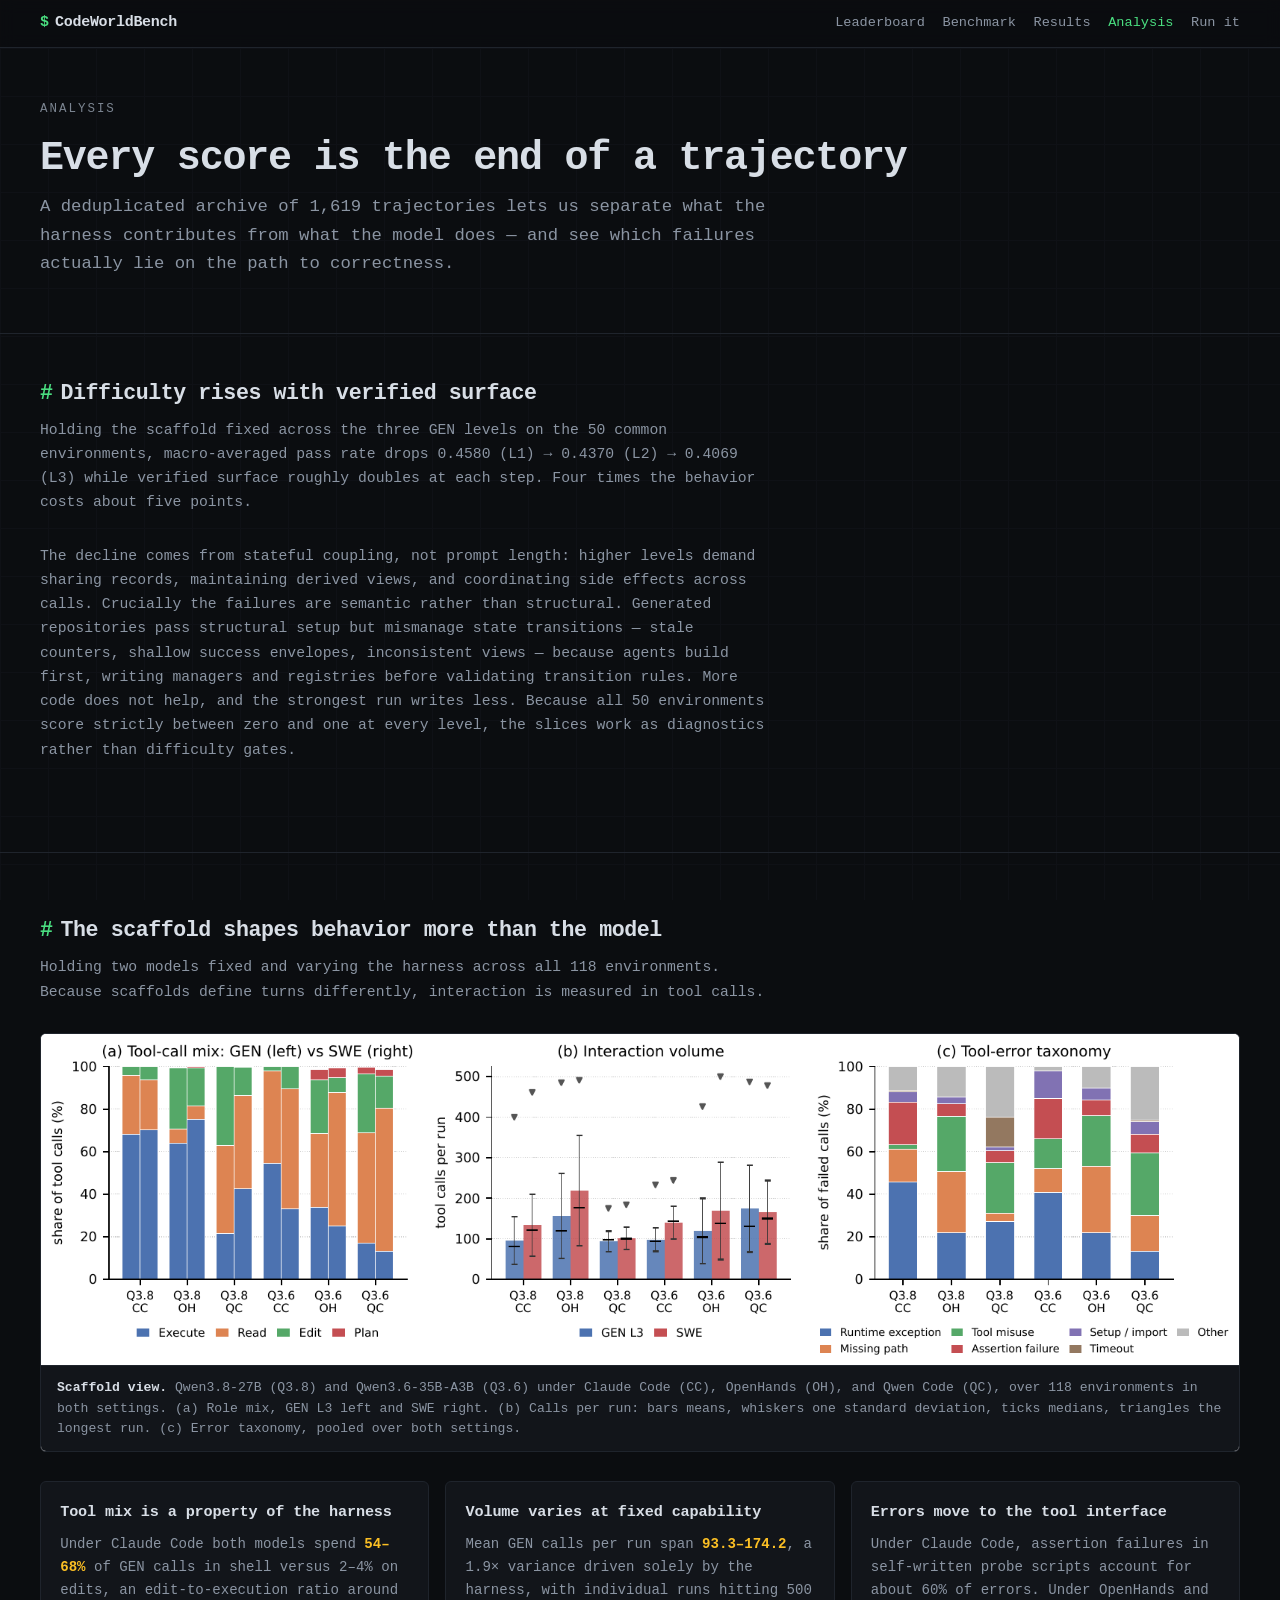
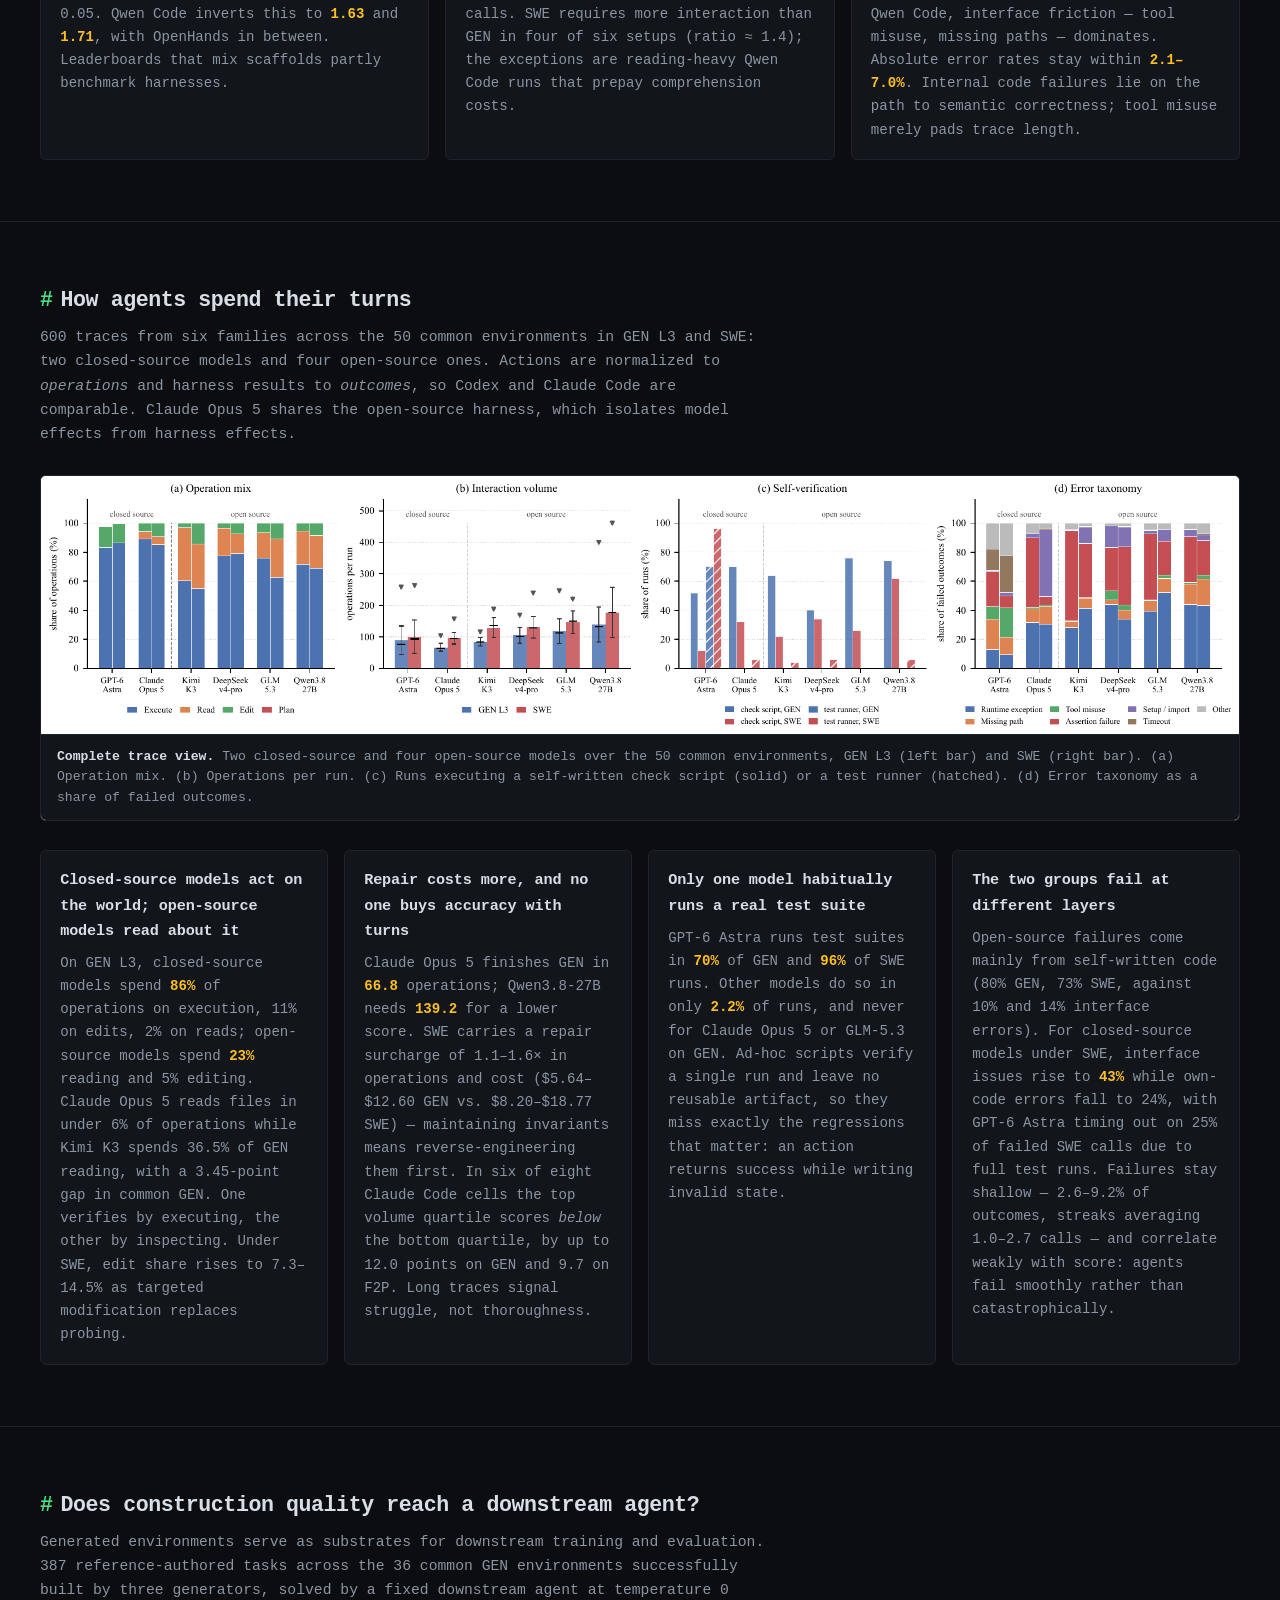
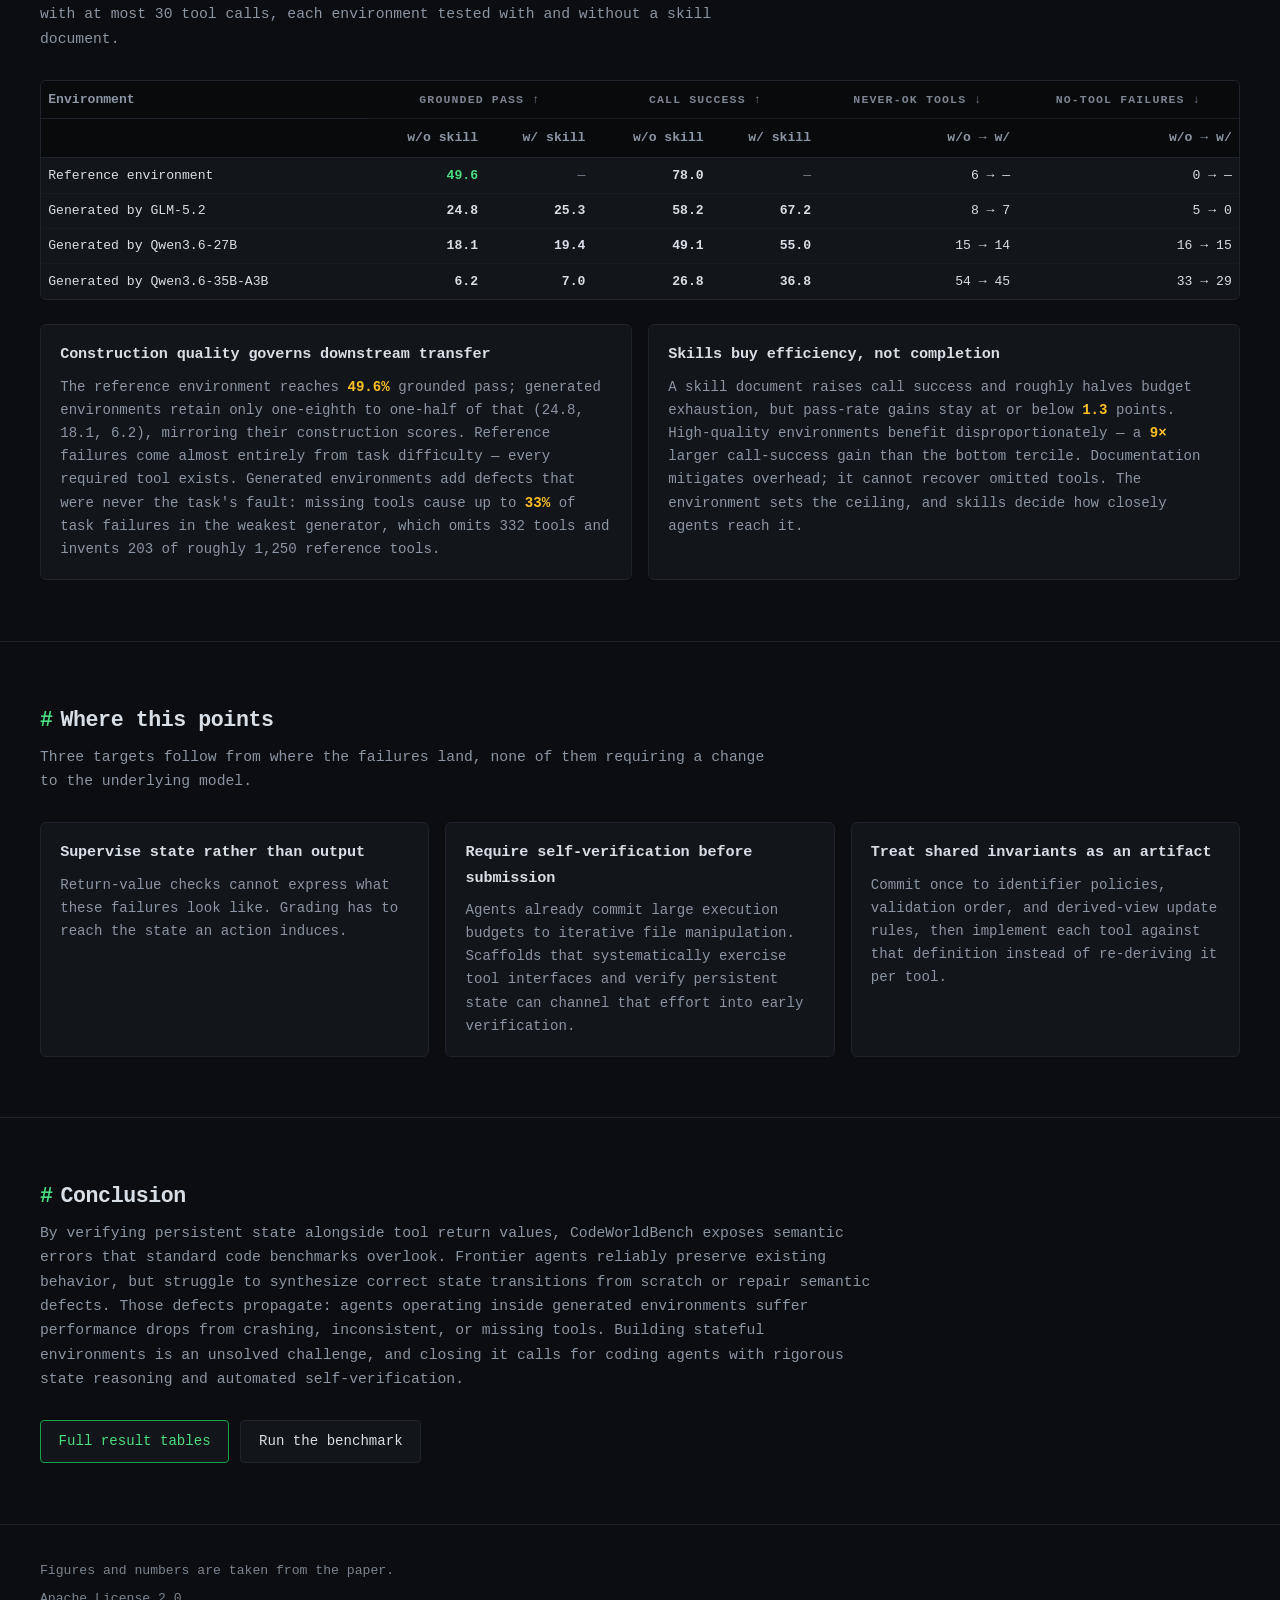
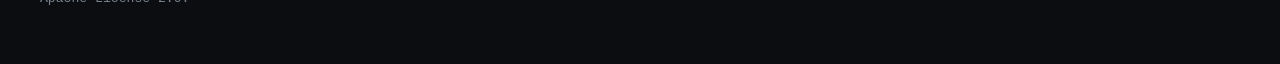
==== analysis.html @ 7400e016 "Split into a lean home page plus four detail pages The single page had grown to ~11,000px and buried" ====
<!DOCTYPE html>
<html lang="en">
<head>
<meta charset="utf-8">
<meta name="viewport" content="width=device-width, initial-scale=1">
<title>Analysis — CodeWorldBench</title>
<meta name="description" content="Trajectory analysis of coding agents on CodeWorldBench: how the scaffold shapes behavior, how agents spend their turns, where failures land, and whether construction quality reaches a downstream agent.">
<meta name="robots" content="noindex, nofollow">
<link rel="icon" href="assets/favicon.svg" type="image/svg+xml">
<link rel="stylesheet" href="css/style.css">
</head>
<body>
<a class="skip-link" href="#scaffold">Skip to content</a>

<nav class="nav">
  <div class="nav-inner">
    <a class="nav-brand" href="./"><span class="prompt">$</span>CodeWorldBench</a>
    <div class="nav-links">
      <a href="./">Leaderboard</a>
      <a href="benchmark.html">Benchmark</a>
      <a href="results.html">Results</a>
      <a href="analysis.html" aria-current="page">Analysis</a>
      <a href="run.html">Run it</a>
    </div>
  </div>
</nav>

<header class="page-head">
  <div class="wrap">
    <p class="eyebrow">Analysis</p>
    <h1>Every score is the end of a trajectory</h1>
    <p class="tagline">
      A deduplicated archive of 1,619 trajectories lets us separate what the harness contributes from
      what the model does — and see which failures actually lie on the path to correctness.
    </p>
  </div>
</header>

<section id="difficulty" class="flush">
  <div class="wrap">
    <h2><span class="hash">#</span>Difficulty rises with verified surface</h2>
    <p class="section-sub">
      Holding the scaffold fixed across the three GEN levels on the 50 common environments,
      macro-averaged pass rate drops <span class="num">0.4580</span> (L1) →
      <span class="num">0.4370</span> (L2) → <span class="num">0.4069</span> (L3) while verified
      surface roughly doubles at each step. Four times the behavior costs about five points.
    </p>
    <p class="section-sub">
      The decline comes from stateful coupling, not prompt length: higher levels demand sharing
      records, maintaining derived views, and coordinating side effects across calls. Crucially the
      failures are semantic rather than structural. Generated repositories pass structural setup but
      mismanage state transitions — stale counters, shallow success envelopes, inconsistent views —
      because agents build first, writing managers and registries before validating transition rules.
      More code does not help, and the strongest run writes less. Because all 50 environments score
      strictly between zero and one at every level, the slices work as diagnostics rather than
      difficulty gates.
    </p>
  </div>
</section>

<section id="scaffold">
  <div class="wrap">
    <h2><span class="hash">#</span>The scaffold shapes behavior more than the model</h2>
    <p class="section-sub">
      Holding two models fixed and varying the harness across all 118 environments. Because scaffolds
      define turns differently, interaction is measured in tool calls.
    </p>

    <figure>
      <img src="assets/figures/codeworldbench_scaffold_trace_comparison.png"
           alt="Scaffold comparison: role mix of tool calls, calls per run with variance, and error taxonomy for two Qwen models under Claude Code, OpenHands, and Qwen Code.">
      <figcaption>
        <b>Scaffold view.</b> Qwen3.8-27B (Q3.8) and Qwen3.6-35B-A3B (Q3.6) under Claude Code (CC),
        OpenHands (OH), and Qwen Code (QC), over 118 environments in both settings. (a) Role mix, GEN
        L3 left and SWE right. (b) Calls per run: bars means, whiskers one standard deviation, ticks
        medians, triangles the longest run. (c) Error taxonomy, pooled over both settings.
      </figcaption>
    </figure>

    <div class="cards">
      <div class="card">
        <h3>Tool mix is a property of the harness</h3>
        <p>
          Under Claude Code both models spend <span class="num">54–68%</span> of GEN calls in shell
          versus 2–4% on edits, an edit-to-execution ratio around 0.05. Qwen Code inverts this to
          <span class="num">1.63</span> and <span class="num">1.71</span>, with OpenHands in between.
          Leaderboards that mix scaffolds partly benchmark harnesses.
        </p>
      </div>
      <div class="card">
        <h3>Volume varies at fixed capability</h3>
        <p>
          Mean GEN calls per run span <span class="num">93.3–174.2</span>, a 1.9× variance driven
          solely by the harness, with individual runs hitting 500 calls. SWE requires more interaction
          than GEN in four of six setups (ratio ≈ 1.4); the exceptions are reading-heavy Qwen Code
          runs that prepay comprehension costs.
        </p>
      </div>
      <div class="card">
        <h3>Errors move to the tool interface</h3>
        <p>
          Under Claude Code, assertion failures in self-written probe scripts account for about 60% of
          errors. Under OpenHands and Qwen Code, interface friction — tool misuse, missing paths —
          dominates. Absolute error rates stay within <span class="num">2.1–7.0%</span>. Internal code
          failures lie on the path to semantic correctness; tool misuse merely pads trace length.
        </p>
      </div>
    </div>
  </div>
</section>

<section id="turns">
  <div class="wrap">
    <h2><span class="hash">#</span>How agents spend their turns</h2>
    <p class="section-sub">
      600 traces from six families across the 50 common environments in GEN L3 and SWE: two
      closed-source models and four open-source ones. Actions are normalized to <em>operations</em> and
      harness results to <em>outcomes</em>, so Codex and Claude Code are comparable. Claude Opus 5
      shares the open-source harness, which isolates model effects from harness effects.
    </p>

    <figure>
      <img src="assets/figures/codeworldbench_cc_model_trace_comparison.png"
           alt="Complete trace view across six model families: operation mix, operations per run, share of runs executing a check script or test runner, and error taxonomy as a share of failed outcomes.">
      <figcaption>
        <b>Complete trace view.</b> Two closed-source and four open-source models over the 50 common
        environments, GEN L3 (left bar) and SWE (right bar). (a) Operation mix. (b) Operations per run.
        (c) Runs executing a self-written check script (solid) or a test runner (hatched). (d) Error
        taxonomy as a share of failed outcomes.
      </figcaption>
    </figure>

    <div class="cards">
      <div class="card">
        <h3>Closed-source models act on the world; open-source models read about it</h3>
        <p>
          On GEN L3, closed-source models spend <span class="num">86%</span> of operations on
          execution, 11% on edits, 2% on reads; open-source models spend <span class="num">23%</span>
          reading and 5% editing. Claude Opus 5 reads files in under 6% of operations while Kimi K3
          spends 36.5% of GEN reading, with a 3.45-point gap in common GEN. One verifies by executing,
          the other by inspecting. Under SWE, edit share rises to 7.3–14.5% as targeted modification
          replaces probing.
        </p>
      </div>
      <div class="card">
        <h3>Repair costs more, and no one buys accuracy with turns</h3>
        <p>
          Claude Opus 5 finishes GEN in <span class="num">66.8</span> operations; Qwen3.8-27B needs
          <span class="num">139.2</span> for a lower score. SWE carries a repair surcharge of 1.1–1.6×
          in operations and cost ($5.64–$12.60 GEN vs. $8.20–$18.77 SWE) — maintaining invariants means
          reverse-engineering them first. In six of eight Claude Code cells the top volume quartile
          scores <em>below</em> the bottom quartile, by up to 12.0 points on GEN and 9.7 on F2P. Long
          traces signal struggle, not thoroughness.
        </p>
      </div>
      <div class="card">
        <h3>Only one model habitually runs a real test suite</h3>
        <p>
          GPT-6 Astra runs test suites in <span class="num">70%</span> of GEN and
          <span class="num">96%</span> of SWE runs. Other models do so in only
          <span class="num">2.2%</span> of runs, and never for Claude Opus 5 or GLM-5.3 on GEN. Ad-hoc
          scripts verify a single run and leave no reusable artifact, so they miss exactly the
          regressions that matter: an action returns success while writing invalid state.
        </p>
      </div>
      <div class="card">
        <h3>The two groups fail at different layers</h3>
        <p>
          Open-source failures come mainly from self-written code (80% GEN, 73% SWE, against 10% and
          14% interface errors). For closed-source models under SWE, interface issues rise to
          <span class="num">43%</span> while own-code errors fall to 24%, with GPT-6 Astra timing out
          on 25% of failed SWE calls due to full test runs. Failures stay shallow — 2.6–9.2% of
          outcomes, streaks averaging 1.0–2.7 calls — and correlate weakly with score: agents fail
          smoothly rather than catastrophically.
        </p>
      </div>
    </div>
  </div>
</section>

<section id="downstream">
  <div class="wrap">
    <h2><span class="hash">#</span>Does construction quality reach a downstream agent?</h2>
    <p class="section-sub">
      Generated environments serve as substrates for downstream training and evaluation. 387
      reference-authored tasks across the 36 common GEN environments successfully built by three
      generators, solved by a fixed downstream agent at temperature 0 with at most 30 tool calls, each
      environment tested with and without a skill document.
    </p>

    <div class="table-scroll">
      <table>
        <caption class="skip-link">Downstream grounded pass rate and call success rate per generated environment, with and without a skill document.</caption>
        <thead>
          <tr>
            <th class="left" scope="col">Environment</th>
            <th colspan="2" class="group">Grounded pass ↑</th>
            <th colspan="2" class="group">Call success ↑</th>
            <th class="group">Never-ok tools ↓</th>
            <th class="group">No-tool failures ↓</th>
          </tr>
          <tr>
            <th class="left" scope="col"></th>
            <th scope="col">w/o skill</th><th scope="col">w/ skill</th>
            <th scope="col">w/o skill</th><th scope="col">w/ skill</th>
            <th scope="col">w/o → w/</th>
            <th scope="col">w/o → w/</th>
          </tr>
        </thead>
        <tbody>
          <tr>
            <td class="left model">Reference environment</td>
            <td class="metric best">49.6</td><td class="dash">—</td>
            <td class="metric">78.0</td><td class="dash">—</td>
            <td>6 → —</td><td>0 → —</td>
          </tr>
          <tr>
            <td class="left model">Generated by GLM-5.2</td>
            <td class="metric">24.8</td><td class="metric">25.3</td>
            <td class="metric">58.2</td><td class="metric">67.2</td>
            <td>8 → 7</td><td>5 → 0</td>
          </tr>
          <tr>
            <td class="left model">Generated by Qwen3.6-27B</td>
            <td class="metric">18.1</td><td class="metric">19.4</td>
            <td class="metric">49.1</td><td class="metric">55.0</td>
            <td>15 → 14</td><td>16 → 15</td>
          </tr>
          <tr>
            <td class="left model">Generated by Qwen3.6-35B-A3B</td>
            <td class="metric">6.2</td><td class="metric">7.0</td>
            <td class="metric">26.8</td><td class="metric">36.8</td>
            <td>54 → 45</td><td>33 → 29</td>
          </tr>
        </tbody>
      </table>
    </div>

    <div class="cards" style="margin-top:1.5rem">
      <div class="card">
        <h3>Construction quality governs downstream transfer</h3>
        <p>
          The reference environment reaches <span class="num">49.6%</span> grounded pass; generated
          environments retain only one-eighth to one-half of that (24.8, 18.1, 6.2), mirroring their
          construction scores. Reference failures come almost entirely from task difficulty — every
          required tool exists. Generated environments add defects that were never the task's fault:
          missing tools cause up to <span class="num">33%</span> of task failures in the weakest
          generator, which omits 332 tools and invents 203 of roughly 1,250 reference tools.
        </p>
      </div>
      <div class="card">
        <h3>Skills buy efficiency, not completion</h3>
        <p>
          A skill document raises call success and roughly halves budget exhaustion, but pass-rate
          gains stay at or below <span class="num">1.3</span> points. High-quality environments benefit
          disproportionately — a <span class="num">9×</span> larger call-success gain than the bottom
          tercile. Documentation mitigates overhead; it cannot recover omitted tools. The environment
          sets the ceiling, and skills decide how closely agents reach it.
        </p>
      </div>
    </div>
  </div>
</section>

<section id="implications">
  <div class="wrap">
    <h2><span class="hash">#</span>Where this points</h2>
    <p class="section-sub">
      Three targets follow from where the failures land, none of them requiring a change to the
      underlying model.
    </p>
    <div class="cards cards-3">
      <div class="card">
        <h3>Supervise state rather than output</h3>
        <p>
          Return-value checks cannot express what these failures look like. Grading has to reach the
          state an action induces.
        </p>
      </div>
      <div class="card">
        <h3>Require self-verification before submission</h3>
        <p>
          Agents already commit large execution budgets to iterative file manipulation. Scaffolds that
          systematically exercise tool interfaces and verify persistent state can channel that effort
          into early verification.
        </p>
      </div>
      <div class="card">
        <h3>Treat shared invariants as an artifact</h3>
        <p>
          Commit once to identifier policies, validation order, and derived-view update rules, then
          implement each tool against that definition instead of re-deriving it per tool.
        </p>
      </div>
    </div>
  </div>
</section>

<section id="conclusion">
  <div class="wrap">
    <h2><span class="hash">#</span>Conclusion</h2>
    <p class="section-sub wide">
      By verifying persistent state alongside tool return values, CodeWorldBench exposes semantic
      errors that standard code benchmarks overlook. Frontier agents reliably preserve existing
      behavior, but struggle to synthesize correct state transitions from scratch or repair semantic
      defects. Those defects propagate: agents operating inside generated environments suffer
      performance drops from crashing, inconsistent, or missing tools. Building stateful environments
      is an unsolved challenge, and closing it calls for coding agents with rigorous state reasoning
      and automated self-verification.
    </p>
    <div class="next-row">
      <a class="btn btn-primary" href="results.html">Full result tables</a>
      <a class="btn" href="run.html">Run the benchmark</a>
    </div>
  </div>
</section>

<footer>
  <div class="wrap">
    <p>Figures and numbers are taken from the paper.</p>
    <p>Apache License 2.0.</p>
  </div>
</footer>
</body>
</html>
---- css/style.css ----
/* CodeWorldBench site. Dark terminal palette, monospace throughout, leaderboard
   first. Everything is static: no build step, no framework, relative URLs only so
   the same tree works from file://, a local server, and a project Pages path. */

:root {
  --bg: #0b0d10;
  --bg-raised: #12151a;
  --bg-sunken: #080a0c;
  --line: #1f242c;
  --line-soft: #171b21;
  --fg: #d8dee6;
  --fg-dim: #8b95a3;
  /* --fg-faint carries small text (eyebrows, captions, legends, rank column), so
     it is picked to clear WCAG AA 4.5:1 against all three surfaces above, not
     just the page background. */
  --fg-faint: #7b8490;
  --accent: #4ade80;
  --accent-dim: #16a34a;
  --warm: #fbbf24;
  --cool: #60a5fa;
  --violet: #a78bfa;
  --mono: ui-monospace, "SF Mono", "JetBrains Mono", "Fira Code", Menlo, Consolas, monospace;
  --pad: clamp(1rem, 4vw, 2.5rem);
  --maxw: 1320px;
}

*,
*::before,
*::after {
  box-sizing: border-box;
}

html {
  scroll-behavior: smooth;
  scroll-padding-top: 4.5rem;
}

body {
  margin: 0;
  background: var(--bg);
  color: var(--fg);
  font-family: var(--mono);
  font-size: 15px;
  line-height: 1.65;
  -webkit-font-smoothing: antialiased;
}

/* Faint grid, the one decorative flourish. Sits behind everything. */
body::before {
  content: "";
  position: fixed;
  inset: 0;
  z-index: -1;
  background-image: linear-gradient(var(--line-soft) 1px, transparent 1px),
    linear-gradient(90deg, var(--line-soft) 1px, transparent 1px);
  background-size: 48px 48px;
  opacity: 0.4;
  pointer-events: none;
}

a {
  color: var(--accent);
  text-decoration: none;
  border-bottom: 1px solid transparent;
}

a:hover,
a:focus-visible {
  border-bottom-color: var(--accent);
}

:focus-visible {
  outline: 2px solid var(--accent);
  outline-offset: 2px;
}

code {
  font-family: var(--mono);
  font-size: 0.92em;
  background: var(--bg-sunken);
  border: 1px solid var(--line);
  border-radius: 3px;
  padding: 0.1em 0.35em;
}

.wrap {
  max-width: var(--maxw);
  margin: 0 auto;
  padding: 0 var(--pad);
}

.skip-link {
  position: absolute;
  left: -9999px;
}

.skip-link:focus {
  left: 1rem;
  top: 1rem;
  z-index: 100;
  background: var(--bg-raised);
  border: 1px solid var(--accent);
  padding: 0.5rem 0.9rem;
}

/* ---------- nav ---------- */

.nav {
  position: sticky;
  top: 0;
  z-index: 20;
  background: rgba(11, 13, 16, 0.92);
  backdrop-filter: blur(8px);
  border-bottom: 1px solid var(--line);
}

.nav-inner {
  max-width: var(--maxw);
  margin: 0 auto;
  padding: 0.7rem var(--pad);
  display: flex;
  align-items: center;
  gap: 1.5rem;
  flex-wrap: wrap;
}

.nav-brand {
  color: var(--fg);
  font-weight: 700;
  letter-spacing: -0.02em;
  border: 0;
}

.nav-brand:hover {
  border: 0;
  color: var(--accent);
}

.nav-brand .prompt {
  color: var(--accent);
  margin-right: 0.4rem;
}

.nav-links {
  display: flex;
  gap: 1.1rem;
  margin-left: auto;
  flex-wrap: wrap;
  font-size: 0.85rem;
}

.nav-links a {
  color: var(--fg-dim);
}

.nav-links a:hover {
  color: var(--accent);
}

/* ---------- hero ---------- */

.hero {
  padding: clamp(2.5rem, 7vw, 4.5rem) 0 2.5rem;
  border-bottom: 1px solid var(--line);
}

/* The home hero sits directly above the leaderboard, so it stays short. */
.hero-tight {
  padding-bottom: 2rem;
}

/* Sub-page header: same type scale as the hero, without the blinking cursor. */
.page-head {
  padding: clamp(2rem, 5vw, 3.2rem) 0 2rem;
  border-bottom: 1px solid var(--line);
}

.page-head h1 {
  font-size: clamp(1.7rem, 4vw, 2.5rem);
  line-height: 1.15;
  letter-spacing: -0.03em;
  margin: 0 0 0.7rem;
  font-weight: 700;
}

.page-head .tagline {
  font-size: clamp(0.95rem, 1.8vw, 1.08rem);
  color: var(--fg-dim);
  max-width: 76ch;
  margin: 0 0 1.4rem;
}

.page-head .stats,
.page-head .note {
  margin-bottom: 0;
}

/* A section that follows a header already carrying a rule needs less top space. */
section.flush {
  padding-top: clamp(1.8rem, 4vw, 2.6rem);
}

.eyebrow {
  font-size: 0.78rem;
  letter-spacing: 0.16em;
  text-transform: uppercase;
  color: var(--fg-faint);
  margin: 0 0 1rem;
}

.hero h1 {
  font-size: clamp(1.9rem, 5.2vw, 3.1rem);
  line-height: 1.12;
  letter-spacing: -0.03em;
  margin: 0 0 0.6rem;
  font-weight: 700;
}

.hero h1 .cursor {
  display: inline-block;
  width: 0.55em;
  height: 1em;
  background: var(--accent);
  vertical-align: text-bottom;
  animation: blink 1.15s step-end infinite;
}

@keyframes blink {
  50% {
    opacity: 0;
  }
}

@media (prefers-reduced-motion: reduce) {
  .hero h1 .cursor {
    animation: none;
  }
  html {
    scroll-behavior: auto;
  }
}

.hero .tagline {
  font-size: clamp(1rem, 2.1vw, 1.2rem);
  color: var(--fg-dim);
  max-width: 62ch;
  margin: 0 0 1.6rem;
}

.abstract {
  max-width: 82ch;
  color: var(--fg-dim);
  border-left: 2px solid var(--line);
  padding-left: 1.1rem;
  margin: 0 0 1.8rem;
  font-size: 0.93rem;
}

.abstract strong {
  color: var(--fg);
  font-weight: 600;
}

/* ---------- stat strip ---------- */

.stats {
  display: grid;
  grid-template-columns: repeat(auto-fit, minmax(150px, 1fr));
  gap: 1px;
  background: var(--line);
  border: 1px solid var(--line);
  border-radius: 6px;
  overflow: hidden;
  margin: 0 0 1.8rem;
}

.stat {
  background: var(--bg-raised);
  padding: 1rem 1.1rem;
}

.stat .n {
  display: block;
  font-size: 1.6rem;
  font-weight: 700;
  letter-spacing: -0.02em;
  color: var(--accent);
  line-height: 1.2;
}

.stat .k {
  display: block;
  font-size: 0.74rem;
  letter-spacing: 0.1em;
  text-transform: uppercase;
  color: var(--fg-faint);
  margin-top: 0.2rem;
}

.btn-row {
  display: flex;
  gap: 0.7rem;
  flex-wrap: wrap;
}

.btn {
  display: inline-block;
  padding: 0.55rem 1.1rem;
  border: 1px solid var(--line);
  border-radius: 4px;
  background: var(--bg-raised);
  color: var(--fg);
  font-size: 0.88rem;
}

.btn:hover,
.btn:focus-visible {
  border-color: var(--accent);
  color: var(--accent);
}

.btn-primary {
  border-color: var(--accent-dim);
  color: var(--accent);
}

/* ---------- sections ---------- */

section {
  padding: clamp(2.5rem, 6vw, 3.8rem) 0;
  border-bottom: 1px solid var(--line);
}

section > .wrap > h2 {
  font-size: 1.35rem;
  letter-spacing: -0.02em;
  margin: 0 0 0.4rem;
  font-weight: 700;
}

section > .wrap > h2 .hash {
  color: var(--accent);
  margin-right: 0.5rem;
}

.section-sub {
  color: var(--fg-dim);
  margin: 0 0 1.8rem;
  max-width: 82ch;
  font-size: 0.92rem;
}

h3 {
  font-size: 1rem;
  margin: 2rem 0 0.5rem;
  letter-spacing: -0.01em;
}

/* ---------- figures ---------- */

figure {
  margin: 0 0 1.8rem;
  background: #fff;
  border: 1px solid var(--line);
  border-radius: 6px;
  overflow: hidden;
}

figure img {
  display: block;
  width: 100%;
  height: auto;
}

figure figcaption {
  background: var(--bg-raised);
  border-top: 1px solid var(--line);
  color: var(--fg-dim);
  font-size: 0.82rem;
  line-height: 1.55;
  padding: 0.75rem 1rem;
}

figure figcaption b {
  color: var(--fg);
}

/* ---------- cards ---------- */

.cards {
  display: grid;
  grid-template-columns: repeat(auto-fit, minmax(270px, 1fr));
  gap: 1rem;
}

.card {
  background: var(--bg-raised);
  border: 1px solid var(--line);
  border-radius: 6px;
  padding: 1.1rem 1.2rem;
}

.card h3 {
  margin: 0 0 0.5rem;
  font-size: 0.95rem;
}

.card h3 .tag {
  color: var(--accent);
  font-weight: 600;
  font-size: 0.74rem;
  letter-spacing: 0.08em;
  margin-right: 0.5rem;
}

.card p {
  margin: 0;
  color: var(--fg-dim);
  font-size: 0.88rem;
}

.card p + p {
  margin-top: 0.6rem;
}

.card .num {
  color: var(--warm);
  font-weight: 600;
}

/* ---------- leaderboard ---------- */

/* Heading and table controls share a baseline row on wide screens and stack on
   narrow ones. */
.lb-head {
  display: flex;
  align-items: baseline;
  justify-content: space-between;
  gap: 1rem 1.5rem;
  flex-wrap: wrap;
}

.lb-head > h2 {
  font-size: 1.35rem;
  letter-spacing: -0.02em;
  margin: 0;
  font-weight: 700;
}

.lb-head > h2 .hash {
  color: var(--accent);
  margin-right: 0.5rem;
}

.lb-controls {
  display: flex;
  align-items: center;
  gap: 1.2rem;
  flex-wrap: wrap;
  margin-bottom: 1rem;
}

.lb-head .lb-controls {
  margin-bottom: 0;
}

.lb-error {
  padding: 1rem;
  margin: 0;
  color: var(--fg-dim);
}

.toggle {
  display: inline-flex;
  border: 1px solid var(--line);
  border-radius: 4px;
  overflow: hidden;
}

.toggle button {
  font-family: var(--mono);
  font-size: 0.82rem;
  padding: 0.45rem 0.95rem;
  background: var(--bg-raised);
  color: var(--fg-dim);
  border: 0;
  border-right: 1px solid var(--line);
  cursor: pointer;
}

.toggle button:last-child {
  border-right: 0;
}

.toggle button[aria-pressed="true"] {
  background: var(--accent-dim);
  color: #04120a;
  font-weight: 600;
}

.toggle button:hover:not([aria-pressed="true"]) {
  color: var(--fg);
}

.check {
  display: inline-flex;
  align-items: center;
  gap: 0.45rem;
  font-size: 0.82rem;
  color: var(--fg-dim);
  cursor: pointer;
}

.check input {
  accent-color: var(--accent-dim);
  width: 1rem;
  height: 1rem;
}

.lb-hint {
  font-size: 0.78rem;
  color: var(--fg-faint);
  margin-left: auto;
}

.table-scroll {
  overflow-x: auto;
  border: 1px solid var(--line);
  border-radius: 6px;
  background: var(--bg-raised);
}

table {
  border-collapse: collapse;
  width: 100%;
  font-size: 0.82rem;
  font-variant-numeric: tabular-nums;
}

thead th {
  position: sticky;
  top: 0;
  background: var(--bg-sunken);
  border-bottom: 1px solid var(--line);
  padding: 0.5rem 0.45rem;
  text-align: right;
  white-space: nowrap;
  font-weight: 600;
  color: var(--fg-dim);
  z-index: 2;
}

thead th.group {
  text-align: center;
  color: var(--fg-faint);
  font-size: 0.72rem;
  letter-spacing: 0.1em;
  text-transform: uppercase;
  top: 0;
  border-bottom: 1px solid var(--line-soft);
}

/* The second header row pins directly below the group row. Its offset is the
   measured height of that row, written to --group-h by leaderboard.js, because a
   hardcoded value drifts with the rendered font. */
thead tr:nth-child(2) th {
  top: var(--group-h, 2rem);
}

th.left,
td.left {
  text-align: left;
}

th.sortable {
  cursor: pointer;
  user-select: none;
}

th.sortable:hover {
  color: var(--accent);
}

th.sortable .arrow {
  color: var(--accent);
  margin-left: 0.2rem;
  font-size: 0.7rem;
}

tbody td {
  padding: 0.4rem 0.45rem;
  border-bottom: 1px solid var(--line-soft);
  text-align: right;
  white-space: nowrap;
}

tbody tr:last-child td {
  border-bottom: 0;
}

tbody tr:hover td {
  background: rgba(74, 222, 128, 0.04);
}

td.rank {
  color: var(--fg-faint);
  text-align: right;
  width: 2.2rem;
}

td.model {
  color: var(--fg);
}

td.model .params {
  color: var(--fg-faint);
  font-size: 0.76rem;
  margin-left: 0.4rem;
}

td.provider {
  color: var(--fg-dim);
}

td.provider img {
  height: 1em;
  width: auto;
  vertical-align: -0.15em;
  margin-right: 0.35rem;
}

td.scaffold {
  color: var(--fg-dim);
}

.badge {
  display: inline-block;
  font-size: 0.68rem;
  letter-spacing: 0.06em;
  text-transform: uppercase;
  padding: 0.05rem 0.35rem;
  border-radius: 3px;
  border: 1px solid var(--line);
  color: var(--fg-faint);
}

.badge.closed {
  border-color: #3b3320;
  color: var(--warm);
}

.badge.open {
  border-color: #1d3550;
  color: var(--cool);
}

/* Metric columns carry a heat tint so column structure reads at a glance. */
td.metric {
  font-weight: 600;
}

td.cat {
  color: var(--fg-dim);
}

td.gen {
  border-left: 1px solid var(--line);
}

td.best {
  color: var(--accent);
}

.sorted-col {
  background: rgba(96, 165, 250, 0.05);
}

.legend {
  margin: 0.9rem 0 0;
  font-size: 0.78rem;
  color: var(--fg-faint);
  line-height: 1.7;
  max-width: 100ch;
}

.legend b {
  color: var(--fg-dim);
  font-weight: 600;
}

/* ---------- overall table: fewer, wider columns ---------- */

.lb-wide {
  font-size: 0.86rem;
}

.lb-wide thead th {
  padding: 0.55rem 0.5rem;
}

.lb-wide tbody td {
  padding: 0.5rem;
}

/* The GEN column carries a proportional bar behind the value, so the ranking
   reads without comparing digits. Width comes from --w, set per row in JS. */
th.big,
td.big {
  width: 34%;
  min-width: 170px;
}

td.big {
  position: relative;
}

td.big .bar {
  display: block;
  position: absolute;
  left: 0.5rem;
  top: 50%;
  transform: translateY(-50%);
  height: 1.15rem;
  width: var(--w, 0%);
  background: linear-gradient(90deg, rgba(74, 222, 128, 0.32), rgba(74, 222, 128, 0.12));
  border-left: 2px solid var(--accent);
  border-radius: 0 2px 2px 0;
}

td.big .barval {
  position: relative;
  padding-right: 0.15rem;
}

td.metric.sub {
  color: var(--fg-dim);
  font-weight: 400;
}

td.dash {
  color: var(--fg-faint);
}

.more {
  margin: 1.4rem 0 0;
  font-size: 0.89rem;
}

.next-row {
  display: flex;
  gap: 0.7rem;
  flex-wrap: wrap;
  margin-top: 1.5rem;
}

.cards-3 {
  grid-template-columns: repeat(auto-fit, minmax(255px, 1fr));
}

.section-sub.wide {
  max-width: 94ch;
}

p.body {
  color: var(--fg-dim);
  font-size: 0.92rem;
  margin: 0 0 1rem;
}

.steps-tight > li {
  margin-bottom: 1.2rem;
}

.nav-links a[aria-current="page"] {
  color: var(--accent);
}

/* ---------- code blocks ---------- */

pre {
  background: var(--bg-sunken);
  border: 1px solid var(--line);
  border-radius: 6px;
  padding: 0.9rem 1rem;
  overflow-x: auto;
  font-size: 0.82rem;
  line-height: 1.7;
  margin: 0 0 1rem;
}

pre code {
  background: none;
  border: 0;
  padding: 0;
  font-size: inherit;
}

pre .c {
  color: var(--fg-faint);
}

pre .p {
  color: var(--accent);
}

pre .s {
  color: var(--warm);
}

pre .k {
  color: var(--violet);
}

.steps {
  counter-reset: step;
  list-style: none;
  padding: 0;
  margin: 0;
}

.steps > li {
  counter-increment: step;
  position: relative;
  padding-left: 2.2rem;
  margin-bottom: 1.8rem;
}

.steps > li::before {
  content: counter(step);
  position: absolute;
  left: 0;
  top: 0;
  width: 1.55rem;
  height: 1.55rem;
  display: grid;
  place-items: center;
  border: 1px solid var(--accent-dim);
  border-radius: 4px;
  color: var(--accent);
  font-size: 0.78rem;
}

.steps > li > h3 {
  margin: 0.1rem 0 0.6rem;
}

.steps p {
  color: var(--fg-dim);
  font-size: 0.89rem;
  margin: 0 0 0.7rem;
}

.note {
  border-left: 2px solid var(--warm);
  background: rgba(251, 191, 36, 0.05);
  padding: 0.7rem 1rem;
  color: var(--fg-dim);
  font-size: 0.85rem;
  border-radius: 0 4px 4px 0;
  margin: 0 0 1rem;
}

/* ---------- category grid ---------- */

.cat-grid {
  display: grid;
  grid-template-columns: repeat(auto-fill, minmax(215px, 1fr));
  gap: 1px;
  background: var(--line);
  border: 1px solid var(--line);
  border-radius: 6px;
  overflow: hidden;
}

.cat-cell {
  background: var(--bg-raised);
  padding: 0.65rem 0.8rem;
  font-size: 0.82rem;
}

.cat-cell .code {
  color: var(--accent);
  font-weight: 700;
  margin-right: 0.45rem;
}

.cat-cell .name {
  color: var(--fg-dim);
}

.two-col {
  display: grid;
  grid-template-columns: repeat(auto-fit, minmax(320px, 1fr));
  gap: 1.5rem 2rem;
}

/* ---------- footer ---------- */

footer {
  padding: 2.2rem 0 3rem;
  color: var(--fg-faint);
  font-size: 0.82rem;
  border: 0;
}

footer p {
  margin: 0 0 0.4rem;
}
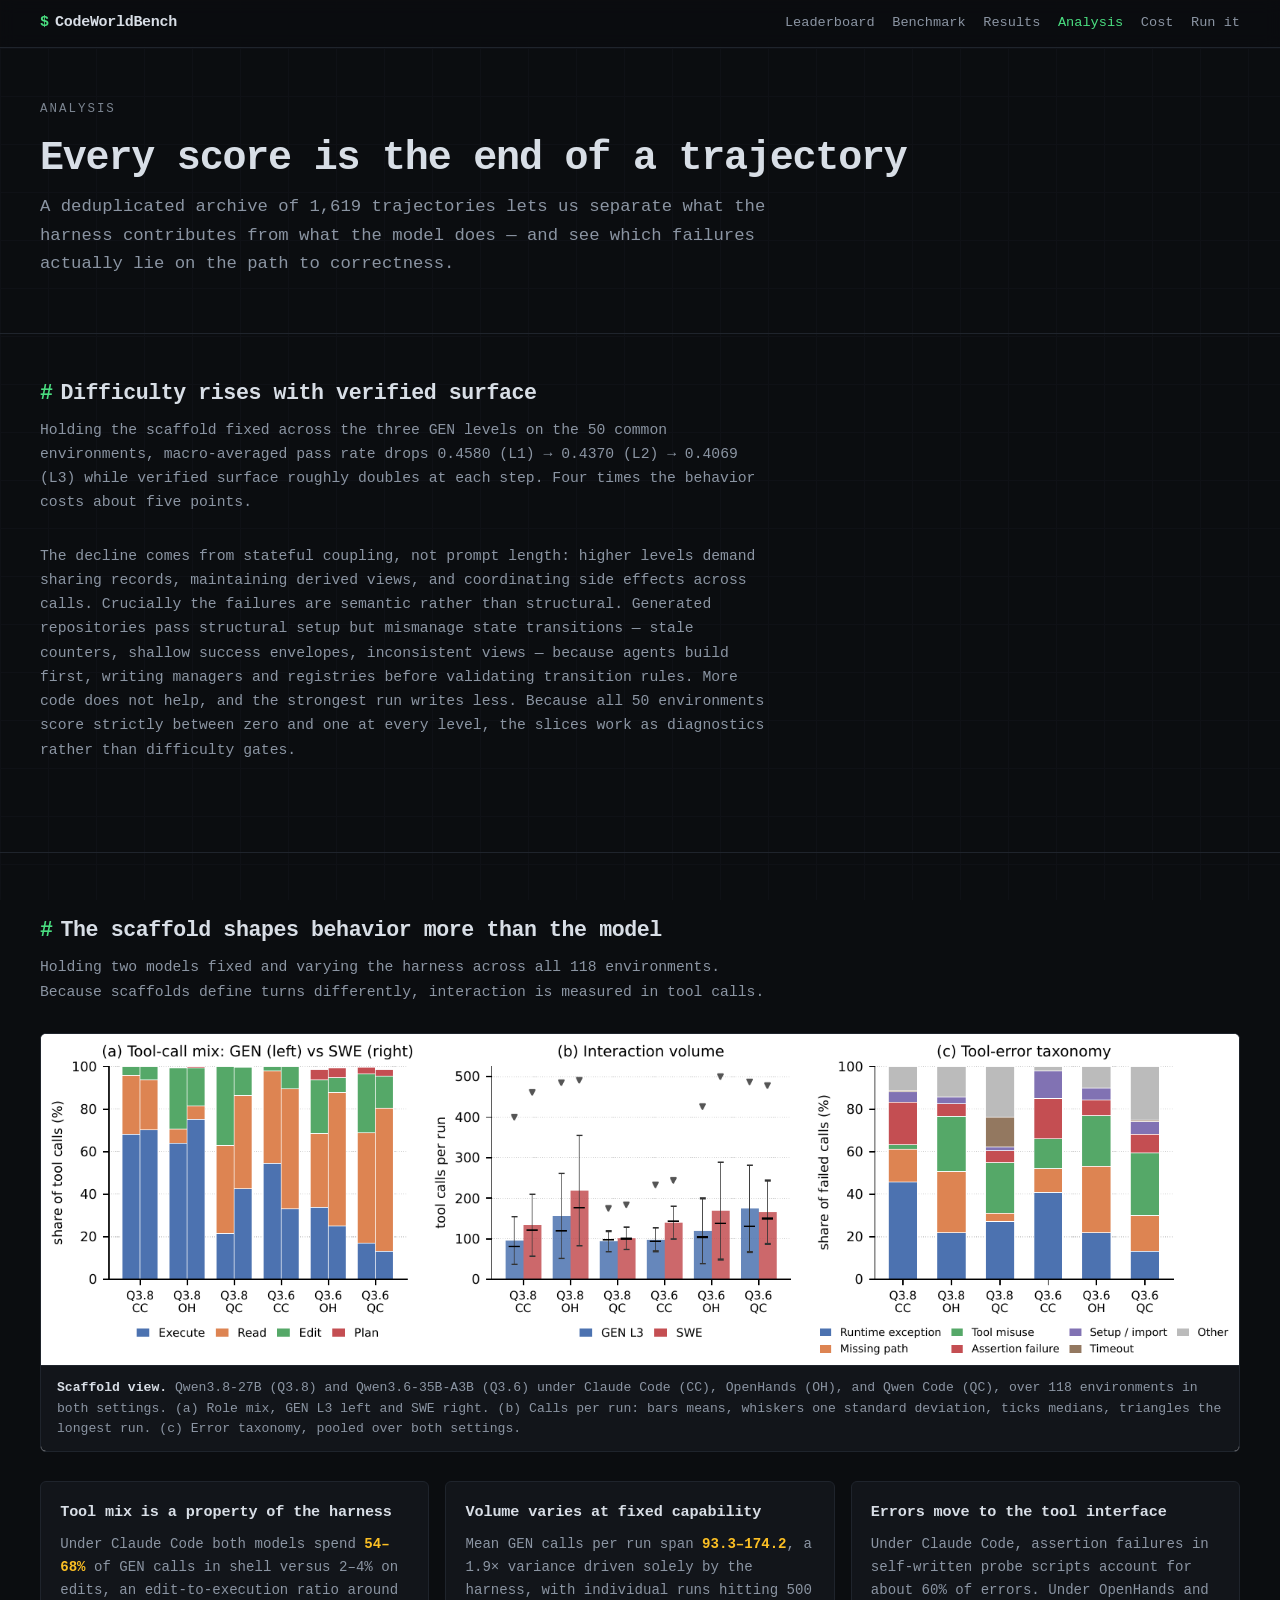
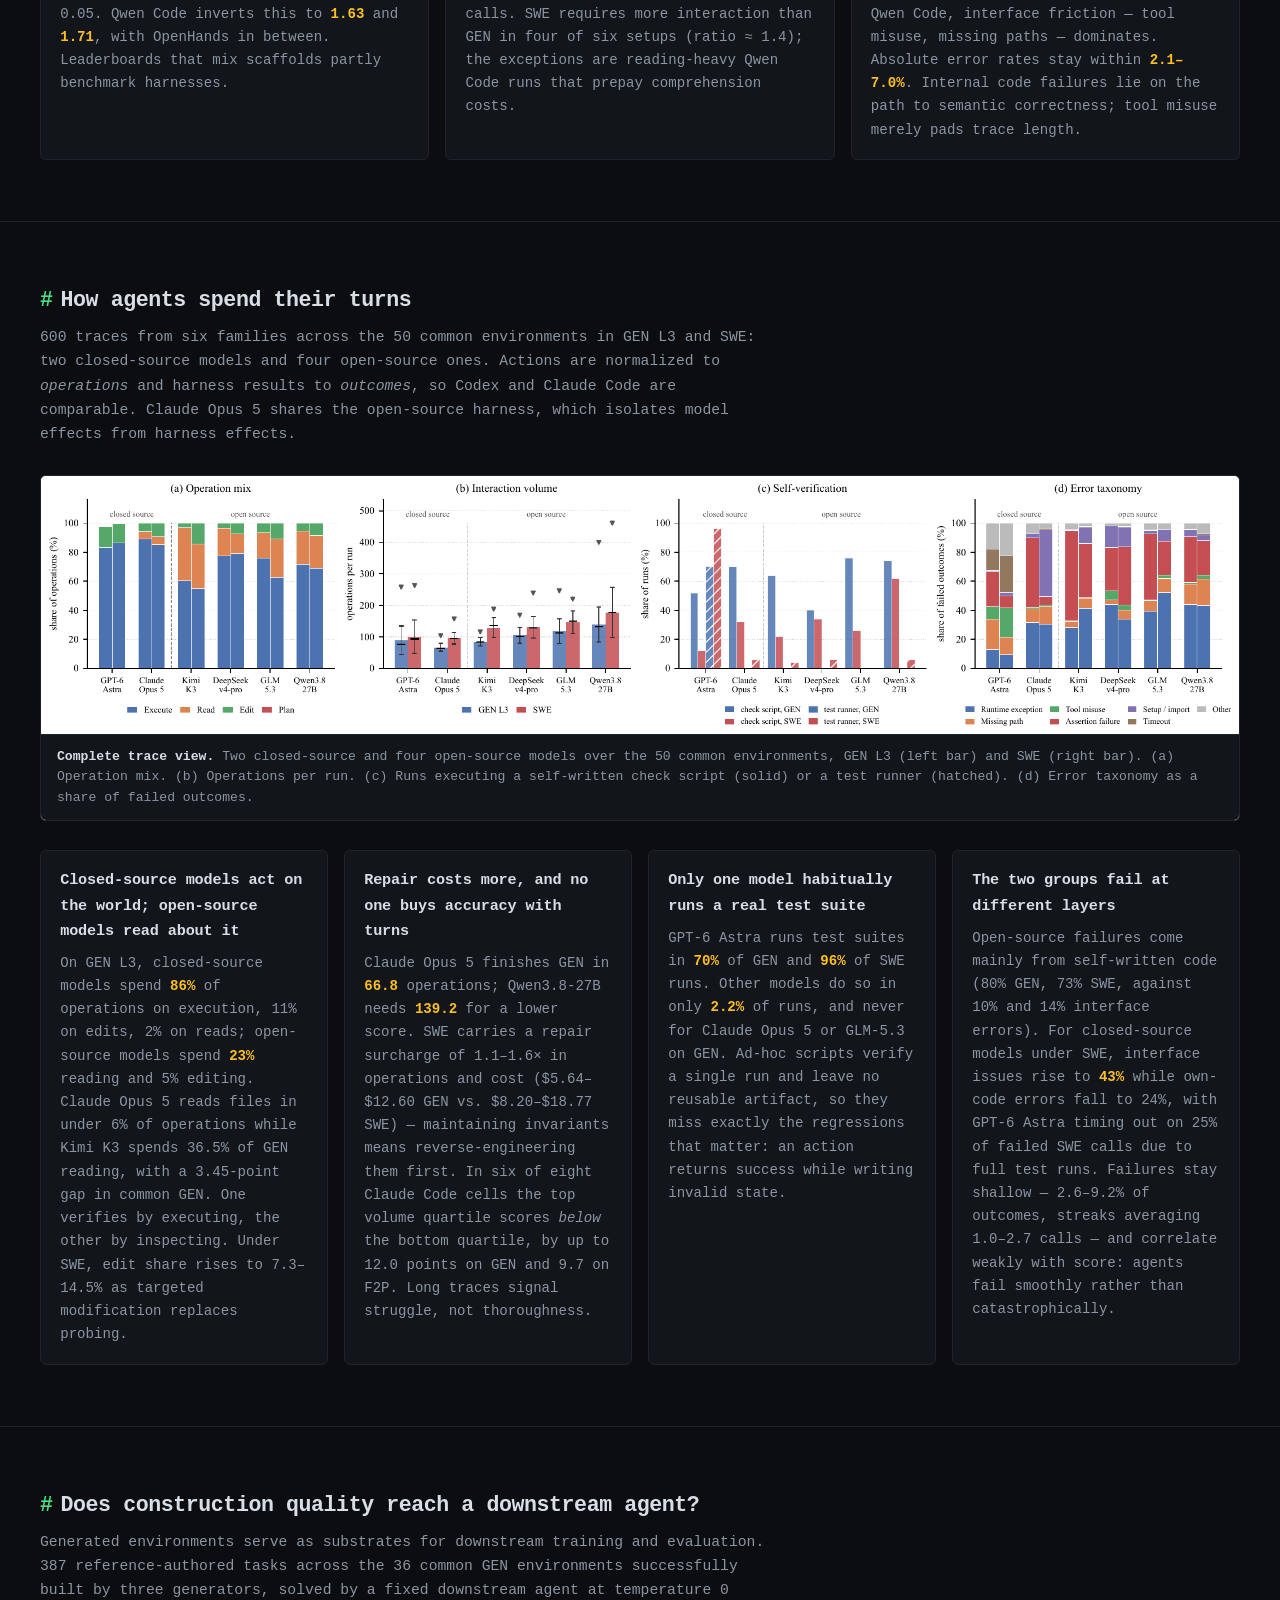
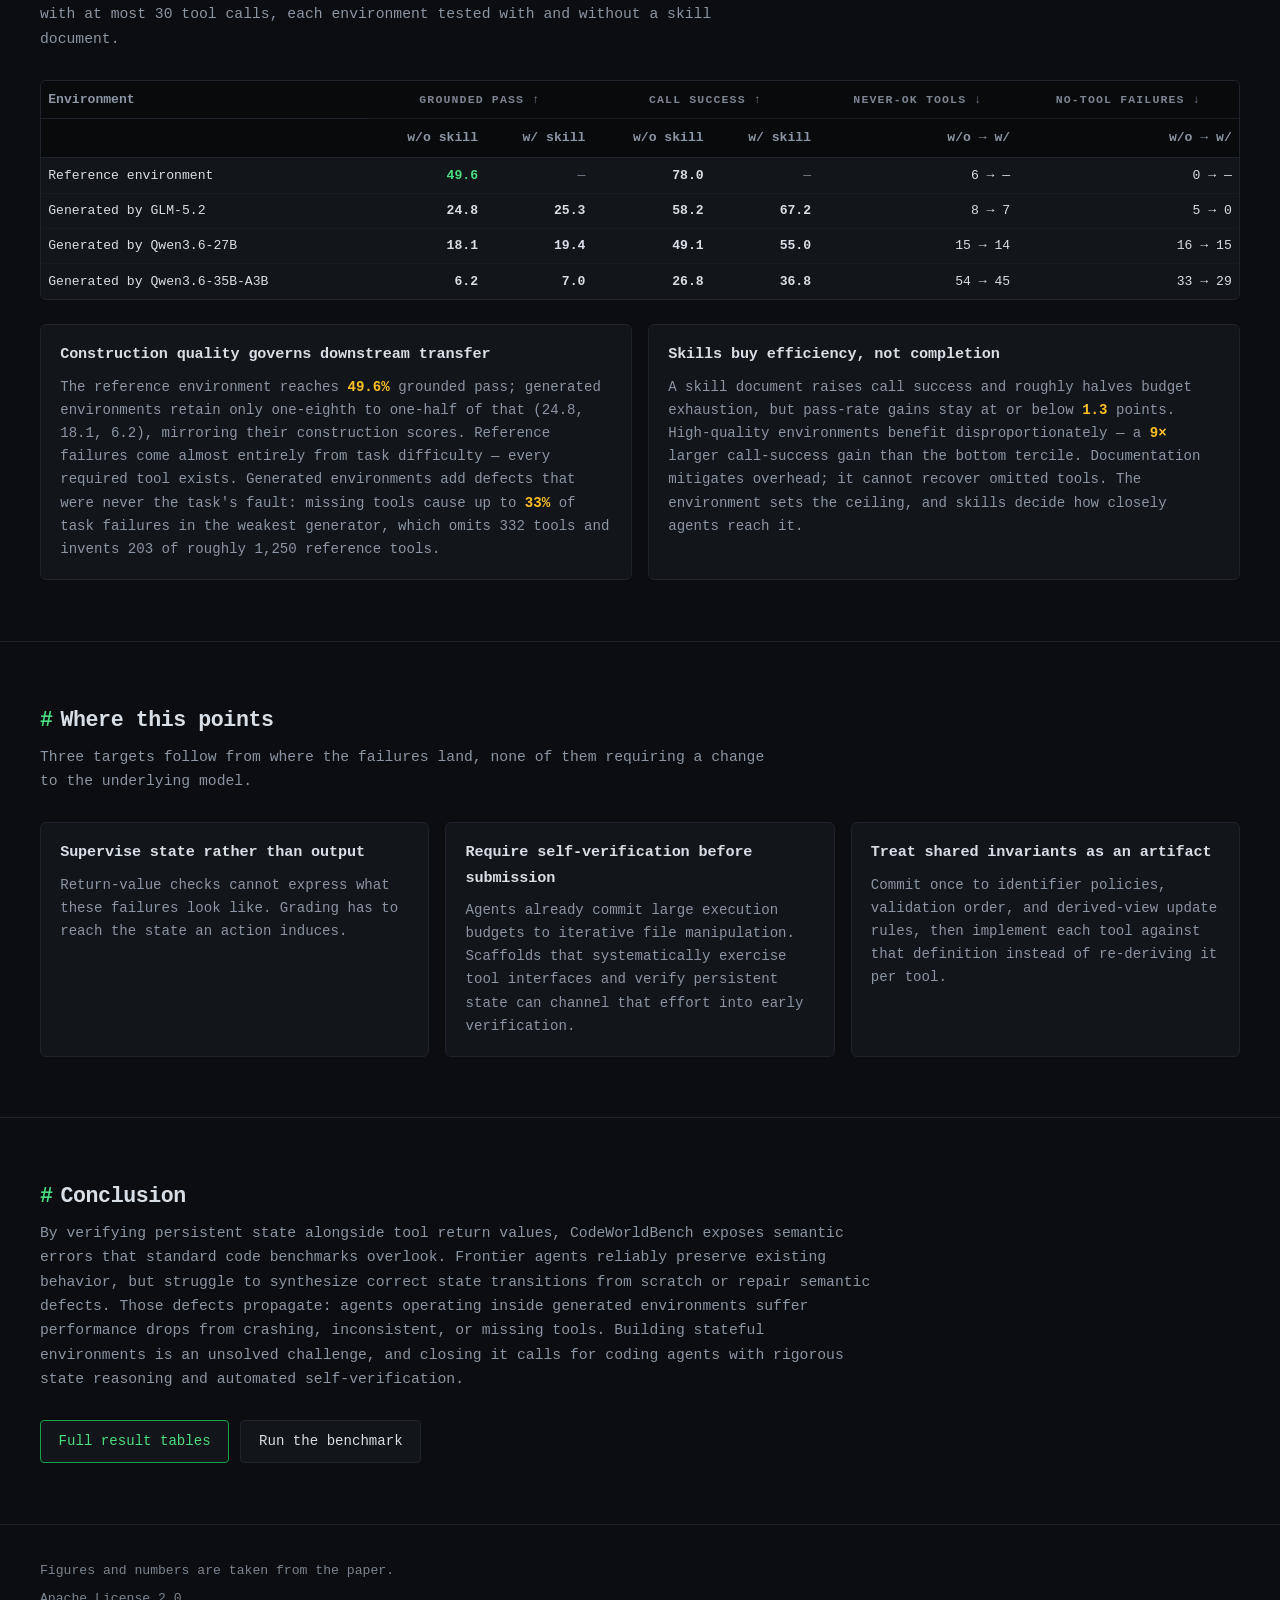
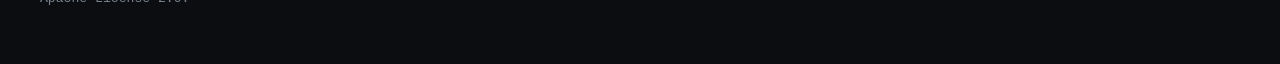
==== commit 306bd36a: "Add the cost page and prepare the tree for publication Token usage is measured from the raw Claude C" ====
--- a/analysis.html
+++ b/analysis.html
@@ -5,7 +5,6 @@
 <meta name="viewport" content="width=device-width, initial-scale=1">
 <title>Analysis — CodeWorldBench</title>
 <meta name="description" content="Trajectory analysis of coding agents on CodeWorldBench: how the scaffold shapes behavior, how agents spend their turns, where failures land, and whether construction quality reaches a downstream agent.">
-<meta name="robots" content="noindex, nofollow">
 <link rel="icon" href="assets/favicon.svg" type="image/svg+xml">
 <link rel="stylesheet" href="css/style.css">
 </head>
@@ -20,6 +19,7 @@
       <a href="benchmark.html">Benchmark</a>
       <a href="results.html">Results</a>
       <a href="analysis.html" aria-current="page">Analysis</a>
+      <a href="cost.html">Cost</a>
       <a href="run.html">Run it</a>
     </div>
   </div>
@@ -194,10 +194,10 @@
         <thead>
           <tr>
             <th class="left" scope="col">Environment</th>
-            <th colspan="2" class="group">Grounded pass ↑</th>
-            <th colspan="2" class="group">Call success ↑</th>
-            <th class="group">Never-ok tools ↓</th>
-            <th class="group">No-tool failures ↓</th>
+            <th colspan="2" class="group" scope="colgroup">Grounded pass ↑</th>
+            <th colspan="2" class="group" scope="colgroup">Call success ↑</th>
+            <th class="group" scope="col">Never-ok tools ↓</th>
+            <th class="group" scope="col">No-tool failures ↓</th>
           </tr>
           <tr>
             <th class="left" scope="col"></th>
--- a/css/style.css
+++ b/css/style.css
@@ -688,26 +688,80 @@
   font-weight: 600;
 }
 
-/* ---------- overall table: fewer, wider columns ---------- */
+/* ---------- overall table: all 118 environments plus all 20 categories ---------- */
 
 .lb-wide {
-  font-size: 0.86rem;
+  font-size: 0.84rem;
+  /* 27 columns fit no viewport, so the table takes its natural width and the
+     wrapper scrolls sideways instead of squeezing the numbers. */
+  width: max-content;
+  min-width: 100%;
 }
 
 .lb-wide thead th {
-  padding: 0.55rem 0.5rem;
+  padding: 0.5rem 0.45rem;
 }
 
 .lb-wide tbody td {
-  padding: 0.5rem;
+  padding: 0.45rem;
+}
+
+.lb-wide td.cat {
+  padding: 0.45rem 0.4rem;
+  font-size: 0.79rem;
+}
+
+.lb-wide td.model,
+.lb-wide th.model {
+  min-width: 11.5rem;
+}
+
+/* Vertical rules mark where one block of columns ends and the next begins. */
+th.divide,
+td.divide {
+  border-left: 1px solid var(--line);
+}
+
+/* Freeze the rank and model columns while the category block scrolls past, so a
+   row stays identifiable. Only above the narrow breakpoint: on a phone the frozen
+   pair would eat most of the viewport. --stick-2 is the measured width of the rank
+   column, written by leaderboard.js, since the model column starts where it ends. */
+@media (min-width: 720px) {
+  .lb-wide .stick-1,
+  .lb-wide .stick-2 {
+    position: sticky;
+    z-index: 3;
+    background: var(--bg-raised);
+  }
+
+  .lb-wide .stick-1 {
+    left: 0;
+  }
+
+  .lb-wide .stick-2 {
+    left: var(--stick-2, 2.6rem);
+    border-right: 1px solid var(--line);
+  }
+
+  .lb-wide thead .stick-1,
+  .lb-wide thead .stick-2 {
+    z-index: 4;
+    background: var(--bg-sunken);
+  }
+
+  /* Sticky cells need an opaque background, so the row hover tint has to be
+     baked in rather than layered as a translucent wash. */
+  .lb-wide tbody tr:hover .stick-1,
+  .lb-wide tbody tr:hover .stick-2 {
+    background: #141d1e;
+  }
 }
 
 /* The GEN column carries a proportional bar behind the value, so the ranking
    reads without comparing digits. Width comes from --w, set per row in JS. */
 th.big,
 td.big {
-  width: 34%;
-  min-width: 170px;
+  min-width: 124px;
 }
 
 td.big {
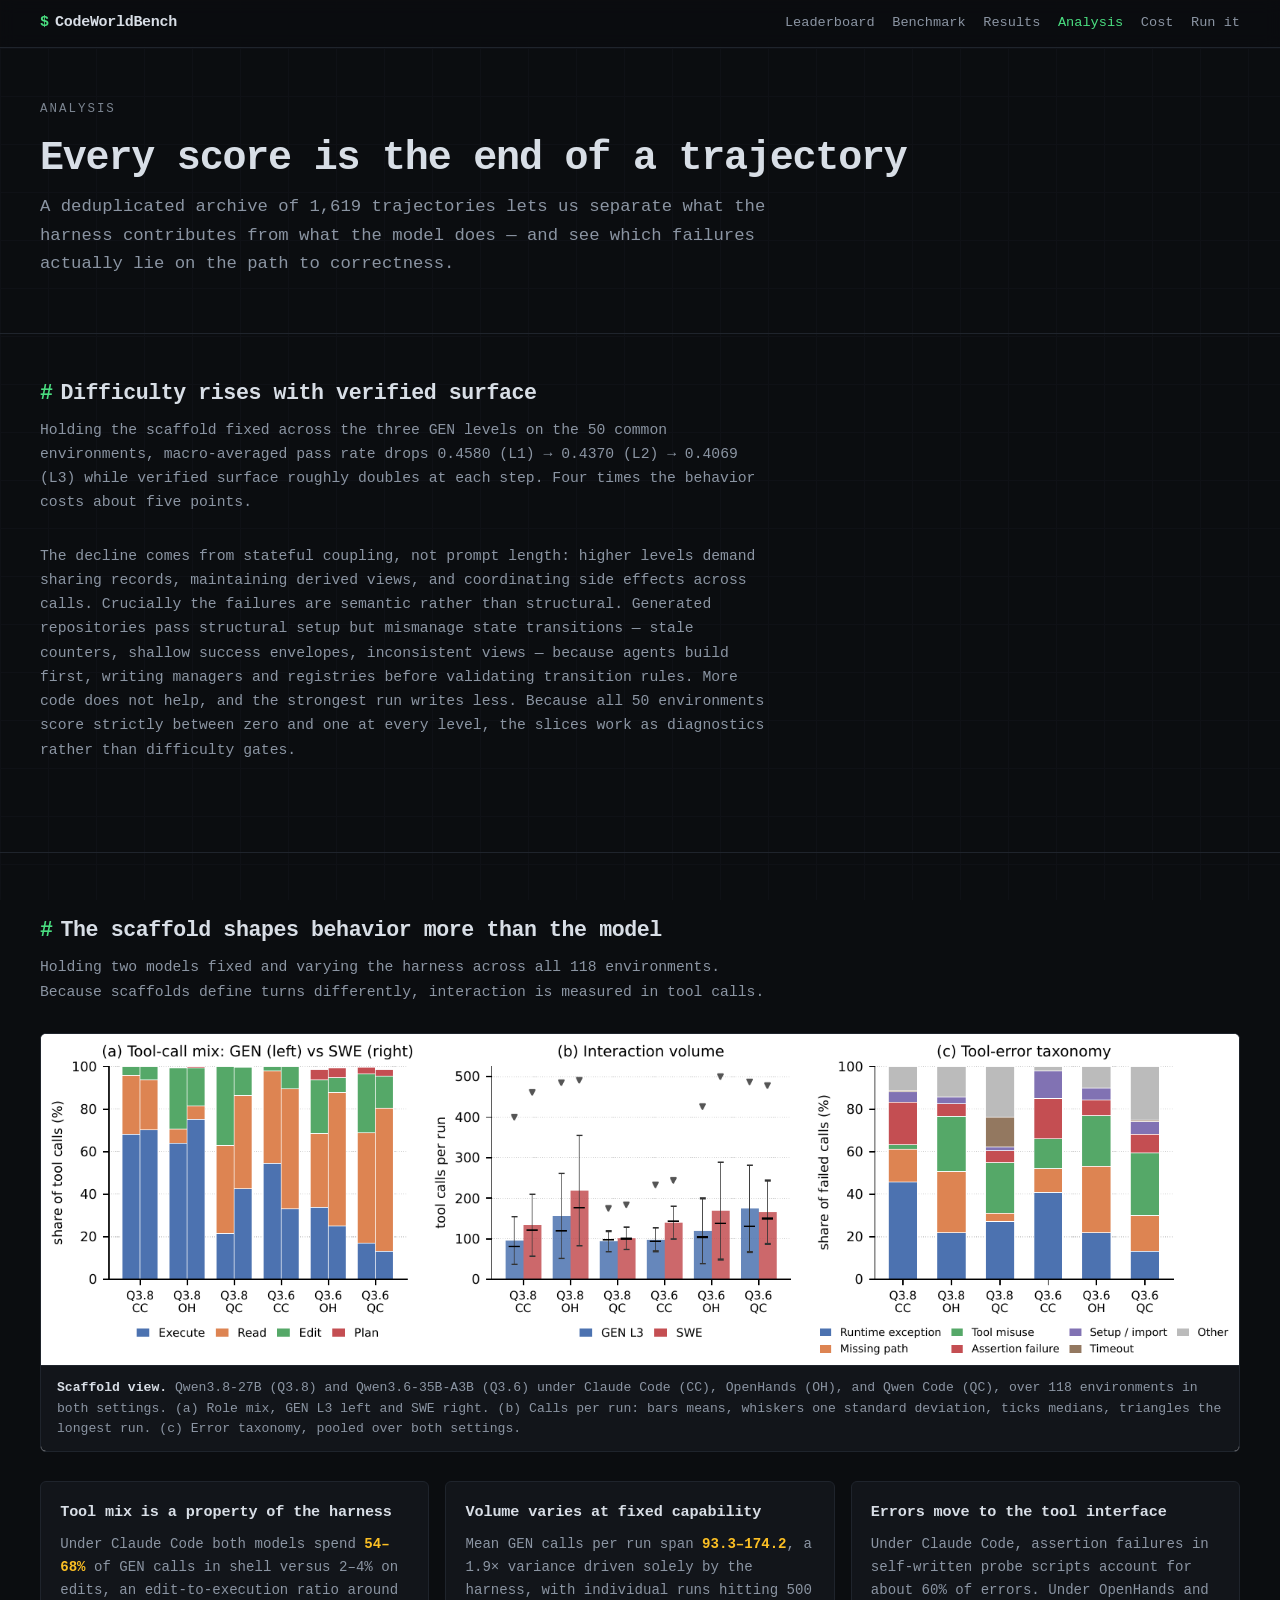
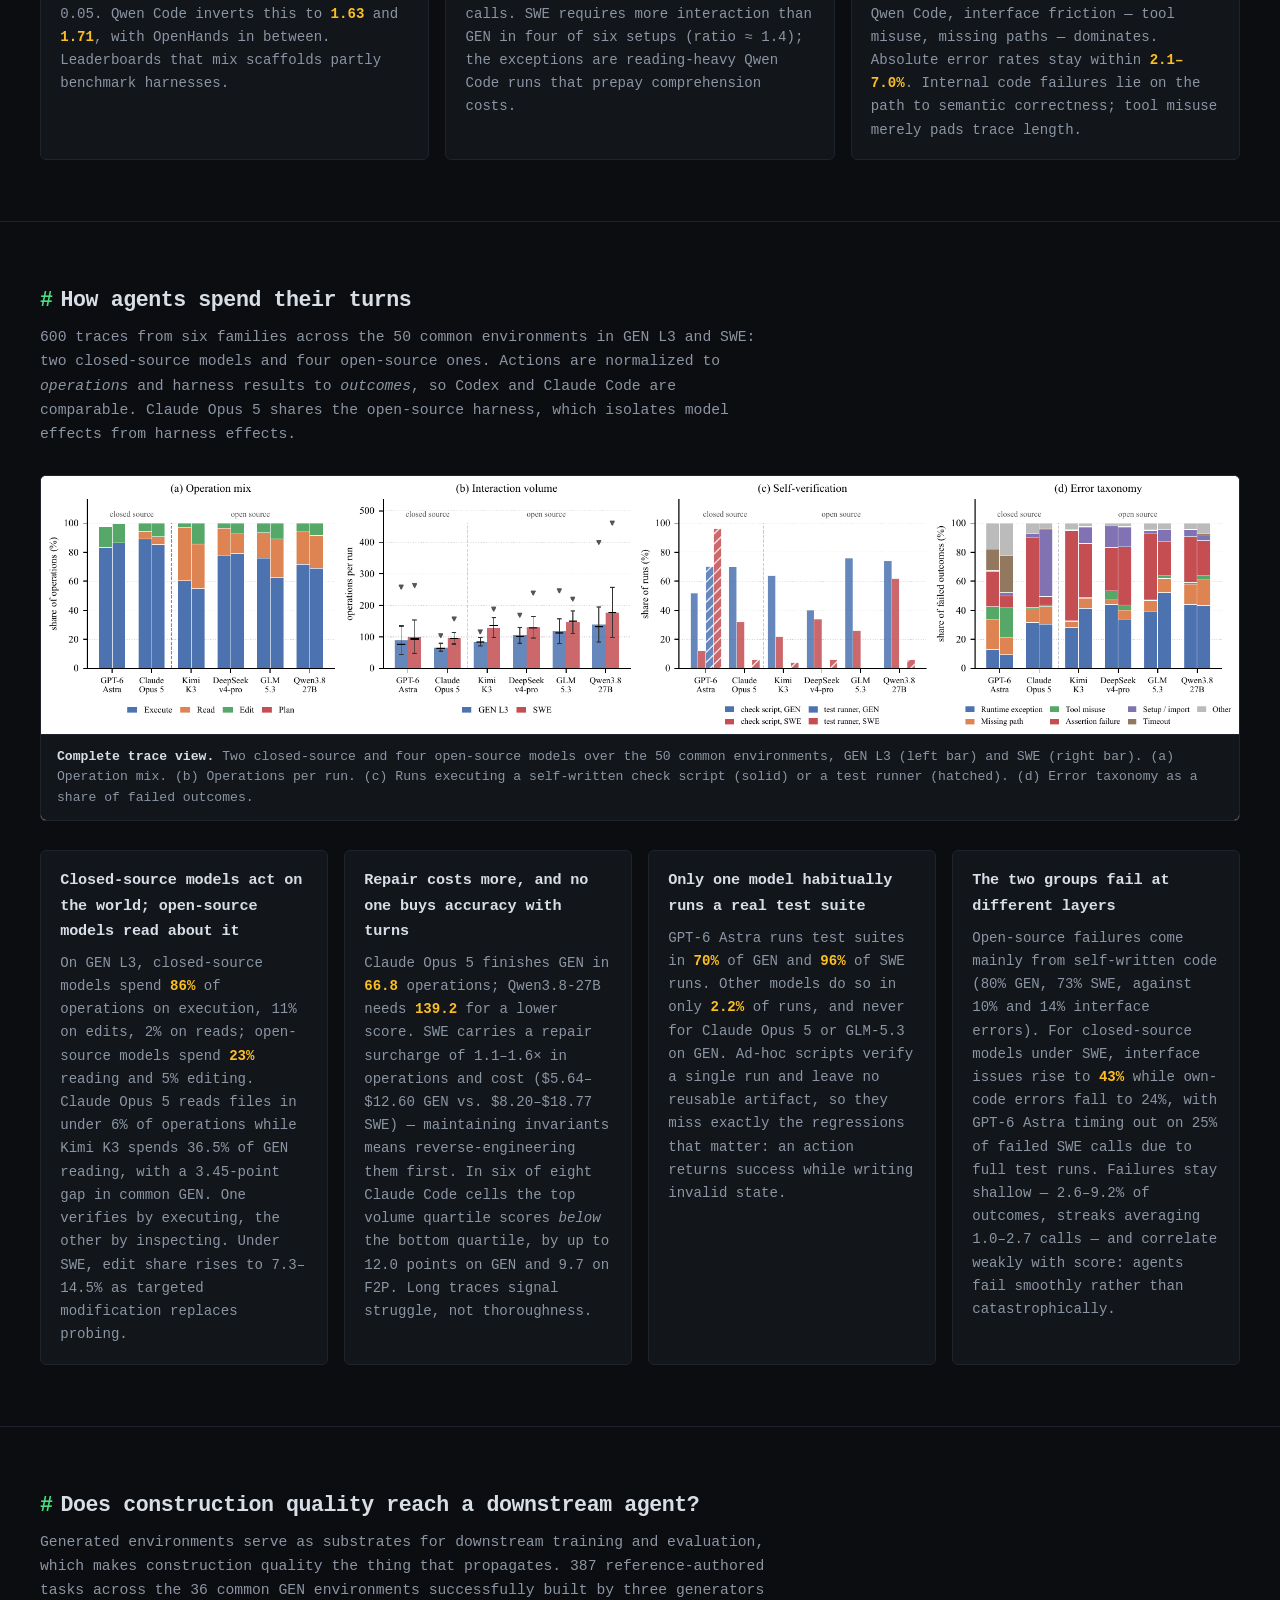
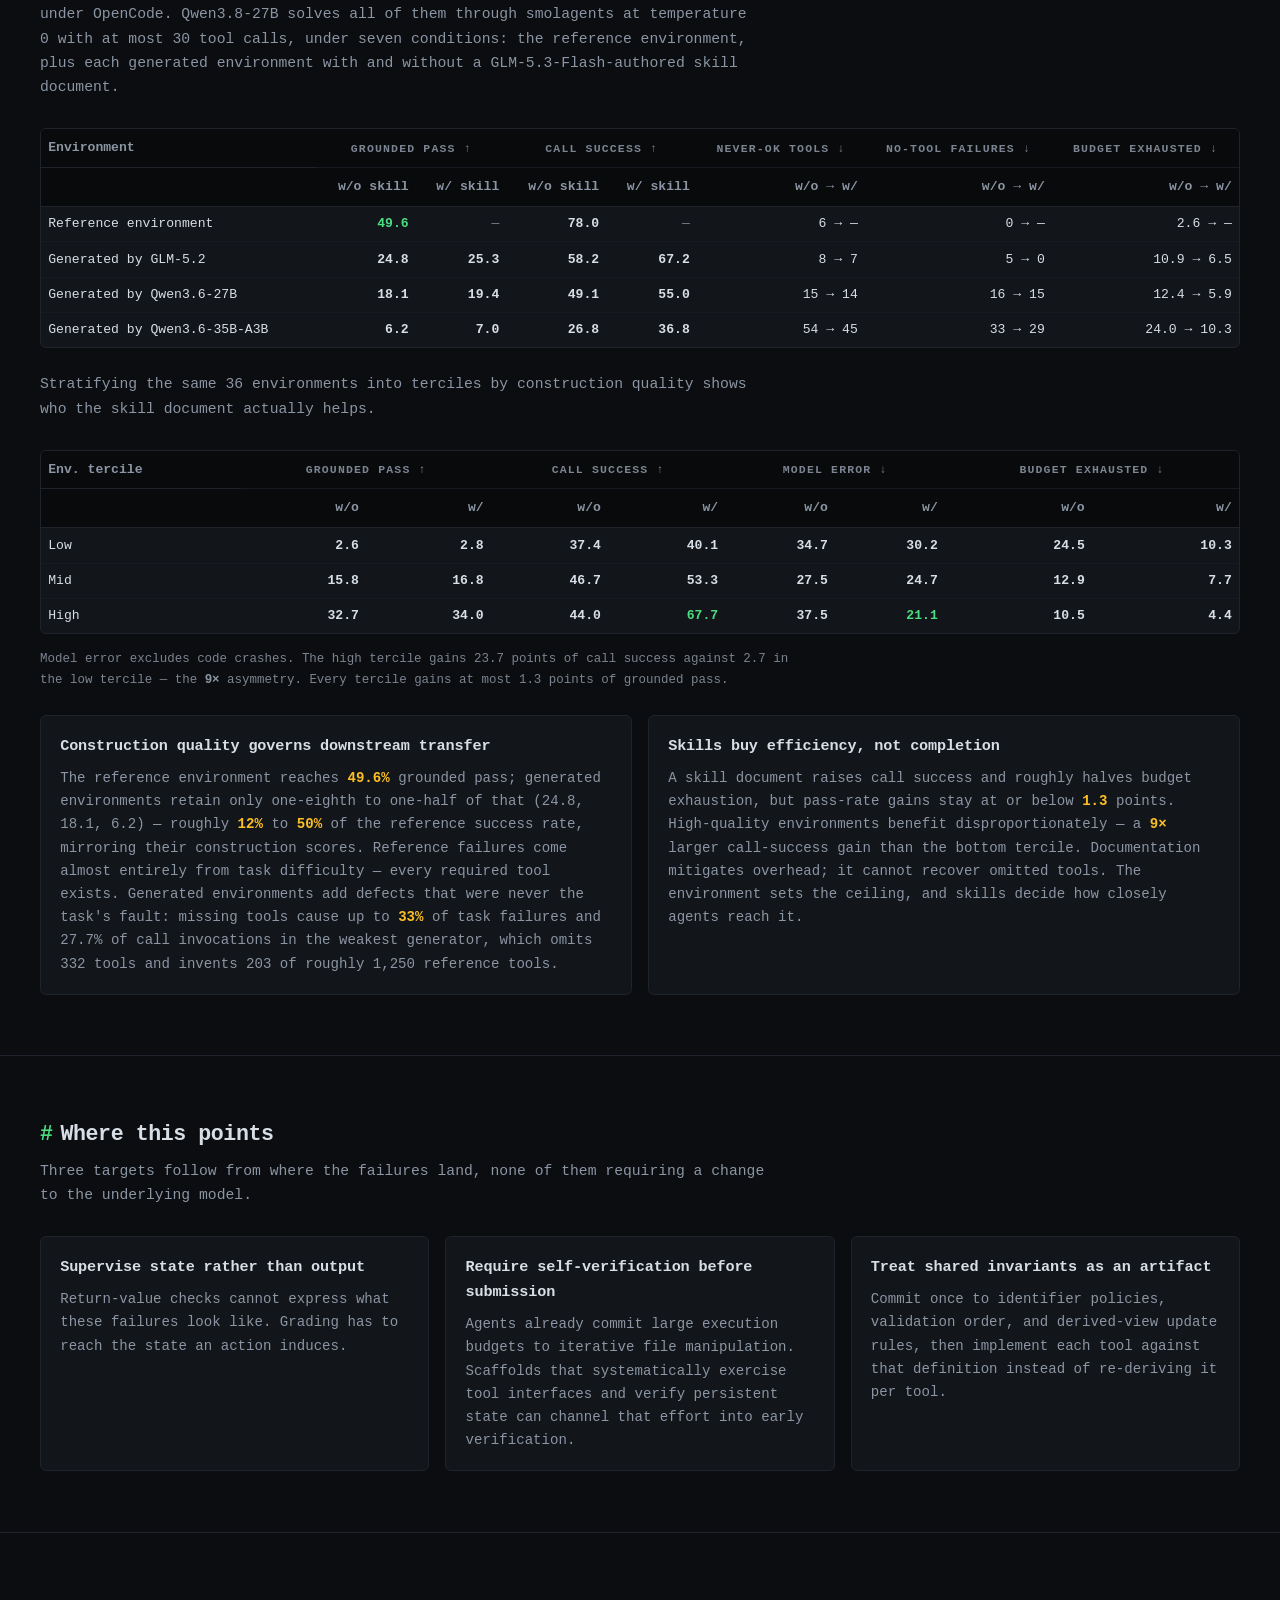
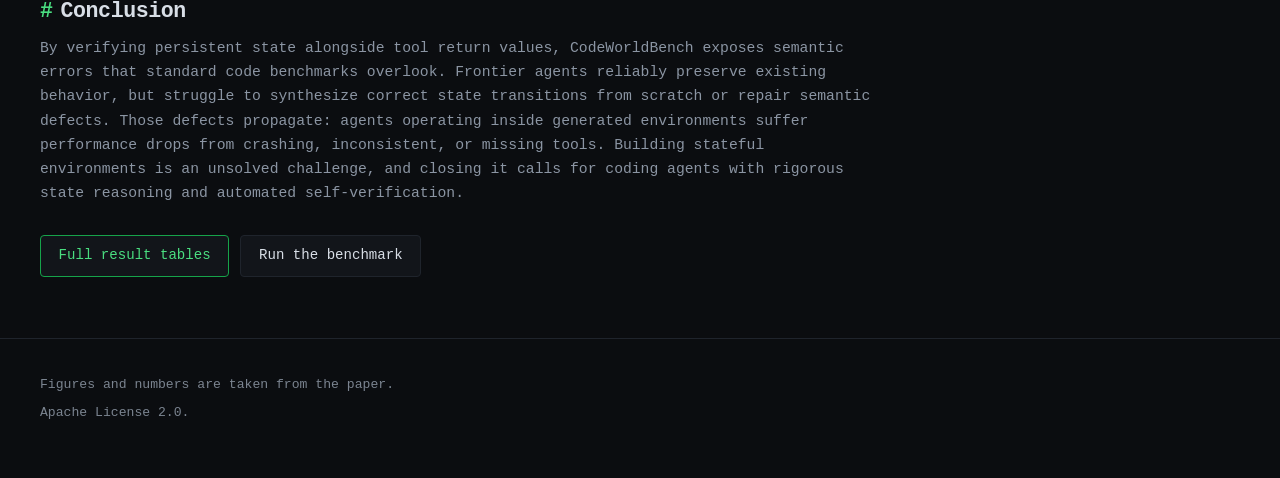
==== commit 3d23deb9: "Align site with the ICLR paper version, fix GEN bar scale The GEN bar was normalized to the leading " ====
--- a/analysis.html
+++ b/analysis.html
@@ -182,10 +182,12 @@
   <div class="wrap">
     <h2><span class="hash">#</span>Does construction quality reach a downstream agent?</h2>
     <p class="section-sub">
-      Generated environments serve as substrates for downstream training and evaluation. 387
-      reference-authored tasks across the 36 common GEN environments successfully built by three
-      generators, solved by a fixed downstream agent at temperature 0 with at most 30 tool calls, each
-      environment tested with and without a skill document.
+      Generated environments serve as substrates for downstream training and evaluation, which makes
+      construction quality the thing that propagates. 387 reference-authored tasks across the 36
+      common GEN environments successfully built by three generators under OpenCode. Qwen3.8-27B
+      solves all of them through smolagents at temperature 0 with at most 30 tool calls, under seven
+      conditions: the reference environment, plus each generated environment with and without a
+      GLM-5.3-Flash-authored skill document.
     </p>
 
     <div class="table-scroll">
@@ -198,6 +200,7 @@
             <th colspan="2" class="group" scope="colgroup">Call success ↑</th>
             <th class="group" scope="col">Never-ok tools ↓</th>
             <th class="group" scope="col">No-tool failures ↓</th>
+            <th class="group" scope="col">Budget exhausted ↓</th>
           </tr>
           <tr>
             <th class="left" scope="col"></th>
@@ -205,6 +208,7 @@
             <th scope="col">w/o skill</th><th scope="col">w/ skill</th>
             <th scope="col">w/o → w/</th>
             <th scope="col">w/o → w/</th>
+            <th scope="col">w/o → w/</th>
           </tr>
         </thead>
         <tbody>
@@ -212,40 +216,98 @@
             <td class="left model">Reference environment</td>
             <td class="metric best">49.6</td><td class="dash">—</td>
             <td class="metric">78.0</td><td class="dash">—</td>
-            <td>6 → —</td><td>0 → —</td>
+            <td>6 → —</td><td>0 → —</td><td>2.6 → —</td>
           </tr>
           <tr>
             <td class="left model">Generated by GLM-5.2</td>
             <td class="metric">24.8</td><td class="metric">25.3</td>
             <td class="metric">58.2</td><td class="metric">67.2</td>
-            <td>8 → 7</td><td>5 → 0</td>
+            <td>8 → 7</td><td>5 → 0</td><td>10.9 → 6.5</td>
           </tr>
           <tr>
             <td class="left model">Generated by Qwen3.6-27B</td>
             <td class="metric">18.1</td><td class="metric">19.4</td>
             <td class="metric">49.1</td><td class="metric">55.0</td>
-            <td>15 → 14</td><td>16 → 15</td>
+            <td>15 → 14</td><td>16 → 15</td><td>12.4 → 5.9</td>
           </tr>
           <tr>
             <td class="left model">Generated by Qwen3.6-35B-A3B</td>
             <td class="metric">6.2</td><td class="metric">7.0</td>
             <td class="metric">26.8</td><td class="metric">36.8</td>
-            <td>54 → 45</td><td>33 → 29</td>
+            <td>54 → 45</td><td>33 → 29</td><td>24.0 → 10.3</td>
           </tr>
         </tbody>
       </table>
     </div>
 
+    <p class="section-sub" style="margin-top:1.5rem">
+      Stratifying the same 36 environments into terciles by construction quality shows who the skill
+      document actually helps.
+    </p>
+
+    <div class="table-scroll">
+      <table>
+        <caption class="skip-link">The 36 generated environments in terciles by quality, with grounded pass, call success, model-side error rate, and budget exhaustion, with and without a skill document.</caption>
+        <thead>
+          <tr>
+            <th class="left" scope="col">Env. tercile</th>
+            <th colspan="2" class="group" scope="colgroup">Grounded pass ↑</th>
+            <th colspan="2" class="group" scope="colgroup">Call success ↑</th>
+            <th colspan="2" class="group" scope="colgroup">Model error ↓</th>
+            <th colspan="2" class="group" scope="colgroup">Budget exhausted ↓</th>
+          </tr>
+          <tr>
+            <th class="left" scope="col"></th>
+            <th scope="col">w/o</th><th scope="col">w/</th>
+            <th scope="col">w/o</th><th scope="col">w/</th>
+            <th scope="col">w/o</th><th scope="col">w/</th>
+            <th scope="col">w/o</th><th scope="col">w/</th>
+          </tr>
+        </thead>
+        <tbody>
+          <tr>
+            <td class="left model">Low</td>
+            <td class="metric">2.6</td><td class="metric">2.8</td>
+            <td class="metric">37.4</td><td class="metric">40.1</td>
+            <td class="metric">34.7</td><td class="metric">30.2</td>
+            <td class="metric">24.5</td><td class="metric">10.3</td>
+          </tr>
+          <tr>
+            <td class="left model">Mid</td>
+            <td class="metric">15.8</td><td class="metric">16.8</td>
+            <td class="metric">46.7</td><td class="metric">53.3</td>
+            <td class="metric">27.5</td><td class="metric">24.7</td>
+            <td class="metric">12.9</td><td class="metric">7.7</td>
+          </tr>
+          <tr>
+            <td class="left model">High</td>
+            <td class="metric">32.7</td><td class="metric">34.0</td>
+            <td class="metric">44.0</td><td class="metric best">67.7</td>
+            <td class="metric">37.5</td><td class="metric best">21.1</td>
+            <td class="metric">10.5</td><td class="metric">4.4</td>
+          </tr>
+        </tbody>
+      </table>
+    </div>
+
+    <p class="legend">
+      Model error excludes code crashes. The high tercile gains 23.7 points of call success against
+      2.7 in the low tercile — the <b>9×</b> asymmetry. Every tercile gains at most 1.3 points of
+      grounded pass.
+    </p>
+
     <div class="cards" style="margin-top:1.5rem">
       <div class="card">
         <h3>Construction quality governs downstream transfer</h3>
         <p>
           The reference environment reaches <span class="num">49.6%</span> grounded pass; generated
-          environments retain only one-eighth to one-half of that (24.8, 18.1, 6.2), mirroring their
-          construction scores. Reference failures come almost entirely from task difficulty — every
-          required tool exists. Generated environments add defects that were never the task's fault:
-          missing tools cause up to <span class="num">33%</span> of task failures in the weakest
-          generator, which omits 332 tools and invents 203 of roughly 1,250 reference tools.
+          environments retain only one-eighth to one-half of that (24.8, 18.1, 6.2) — roughly
+          <span class="num">12%</span> to <span class="num">50%</span> of the reference success rate,
+          mirroring their construction scores. Reference failures come almost entirely from task
+          difficulty — every required tool exists. Generated environments add defects that were never
+          the task's fault: missing tools cause up to <span class="num">33%</span> of task failures
+          and 27.7% of call invocations in the weakest generator, which omits 332 tools and invents
+          203 of roughly 1,250 reference tools.
         </p>
       </div>
       <div class="card">
--- a/css/style.css
+++ b/css/style.css
@@ -758,23 +758,37 @@
 }
 
 /* The GEN column carries a proportional bar behind the value, so the ranking
-   reads without comparing digits. Width comes from --w, set per row in JS. */
+   reads without comparing digits. Width comes from --w, set per row in JS.
+
+   The bar sits inside a track that spans the whole 0-100 range, and --w is the
+   score itself as a percentage. So a 50 fills half the track and only a 100
+   fills it end to end. The track is drawn faintly rather than left invisible,
+   because an absolute scale is only readable if the unfilled remainder is
+   visible -- otherwise every bar just looks short. */
 th.big,
 td.big {
-  min-width: 124px;
+  min-width: 176px;
 }
 
 td.big {
   position: relative;
 }
 
-td.big .bar {
+td.big .bar-track {
   display: block;
   position: absolute;
   left: 0.5rem;
+  right: 3.55rem;
   top: 50%;
   transform: translateY(-50%);
   height: 1.15rem;
+  background: rgba(255, 255, 255, 0.032);
+  border-radius: 2px;
+}
+
+td.big .bar {
+  display: block;
+  height: 100%;
   width: var(--w, 0%);
   background: linear-gradient(90deg, rgba(74, 222, 128, 0.32), rgba(74, 222, 128, 0.12));
   border-left: 2px solid var(--accent);
@@ -793,6 +807,34 @@
 
 td.dash {
   color: var(--fg-faint);
+}
+
+/* Capability matrix marks. The glyph alone would carry the meaning for a sighted
+   reader, so each cell also gets an aria-label in the markup. Centred because
+   these columns hold a single character, not a number to align on the decimal. */
+td.yes,
+td.no {
+  text-align: center;
+}
+
+td.yes {
+  color: var(--accent);
+}
+
+/* The absent mark is content, not decoration, so it takes --fg-faint (which is
+   picked to clear AA on every surface) rather than a dimmer grey. The glyphs
+   differ too, so the distinction never rests on colour alone. */
+td.no {
+  color: var(--fg-faint);
+}
+
+tbody tr.ours td {
+  background: rgba(74, 222, 128, 0.055);
+  border-bottom-color: var(--line);
+}
+
+tbody tr.ours:hover td {
+  background: rgba(74, 222, 128, 0.085);
 }
 
 .more {
@@ -942,6 +984,26 @@
   color: var(--fg-dim);
 }
 
+/* Per-category environment counts sit on their own line so the long category
+   names above them keep wrapping freely inside a narrow grid cell. */
+.cat-cell .envs {
+  display: block;
+  margin-top: 0.2rem;
+  color: var(--fg-faint);
+  font-family: var(--mono);
+  font-size: 0.72rem;
+}
+
+/* The taxonomy tables hold sentence-length lists, so they opt out of the
+   nowrap that keeps the numeric leaderboard columns aligned. */
+td.envlist {
+  white-space: normal;
+  color: var(--fg-dim);
+  font-size: 0.8rem;
+  line-height: 1.55;
+  min-width: 26rem;
+}
+
 .two-col {
   display: grid;
   grid-template-columns: repeat(auto-fit, minmax(320px, 1fr));
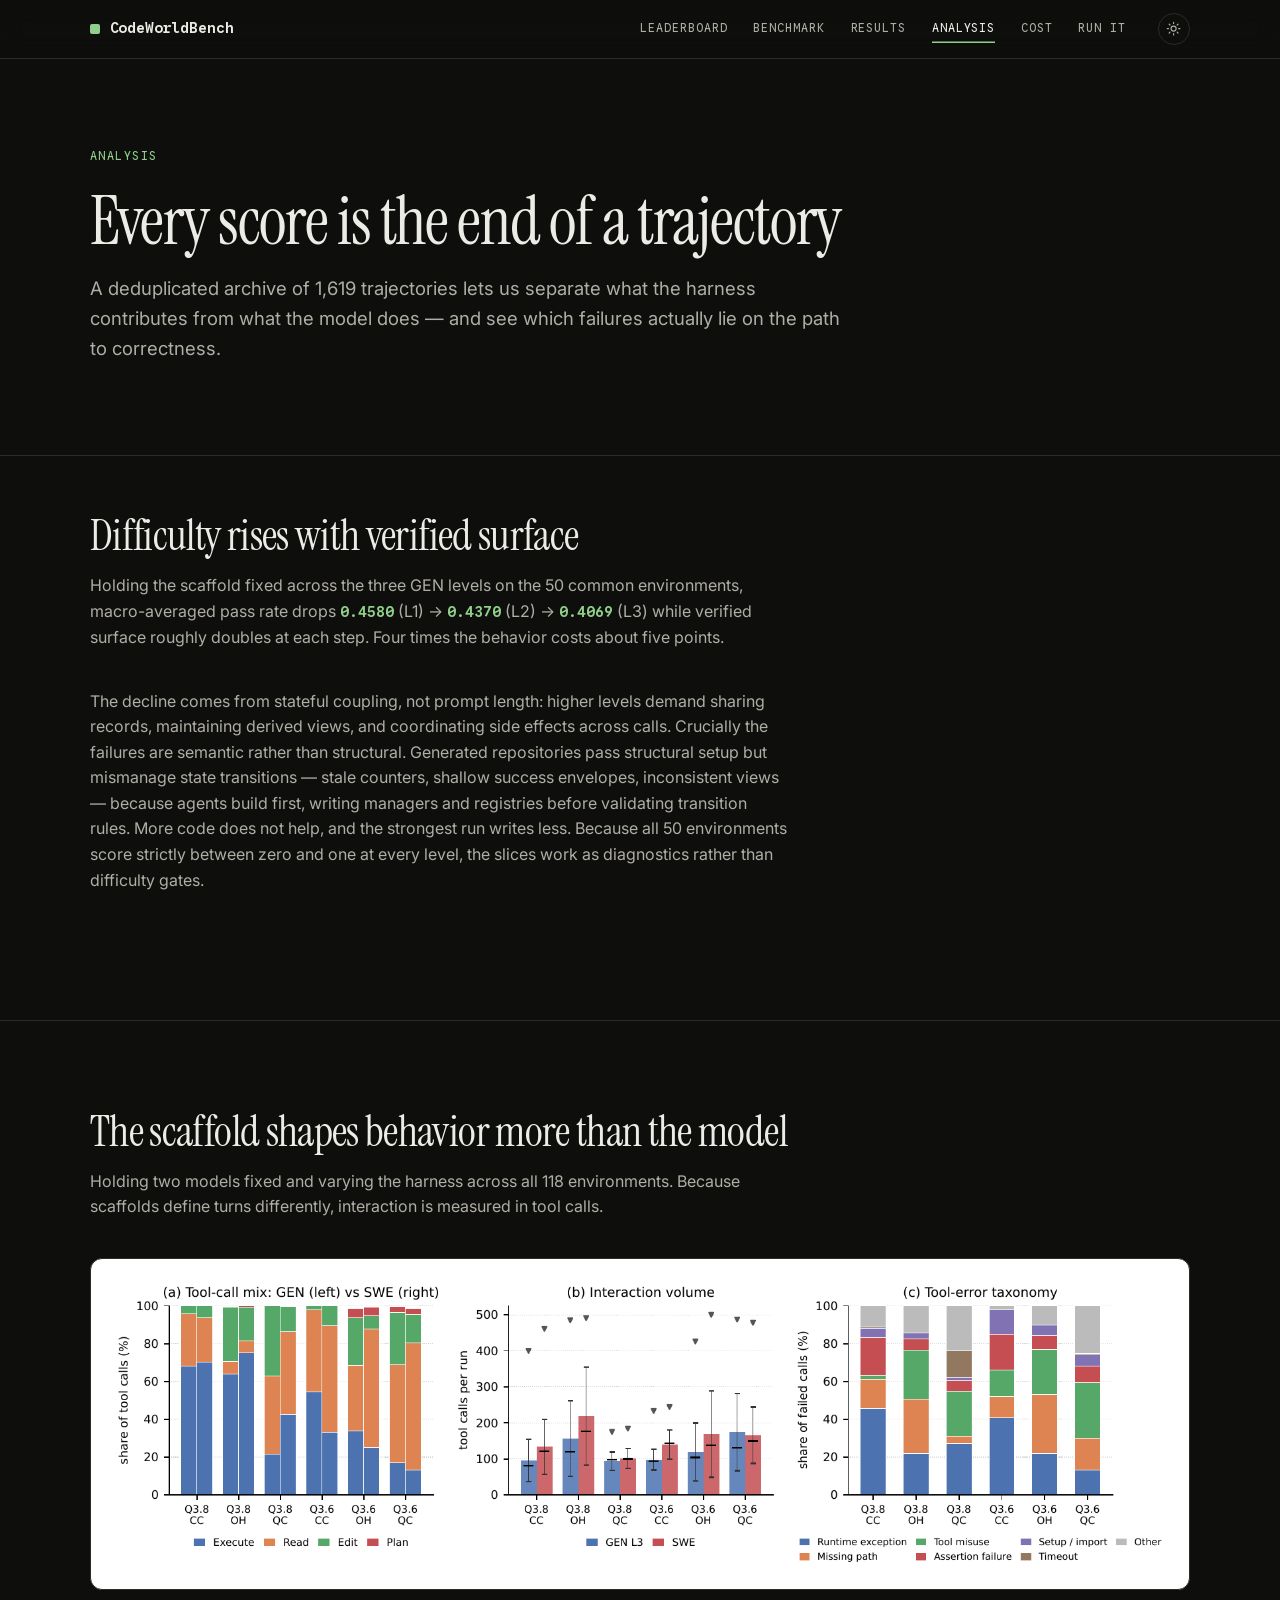
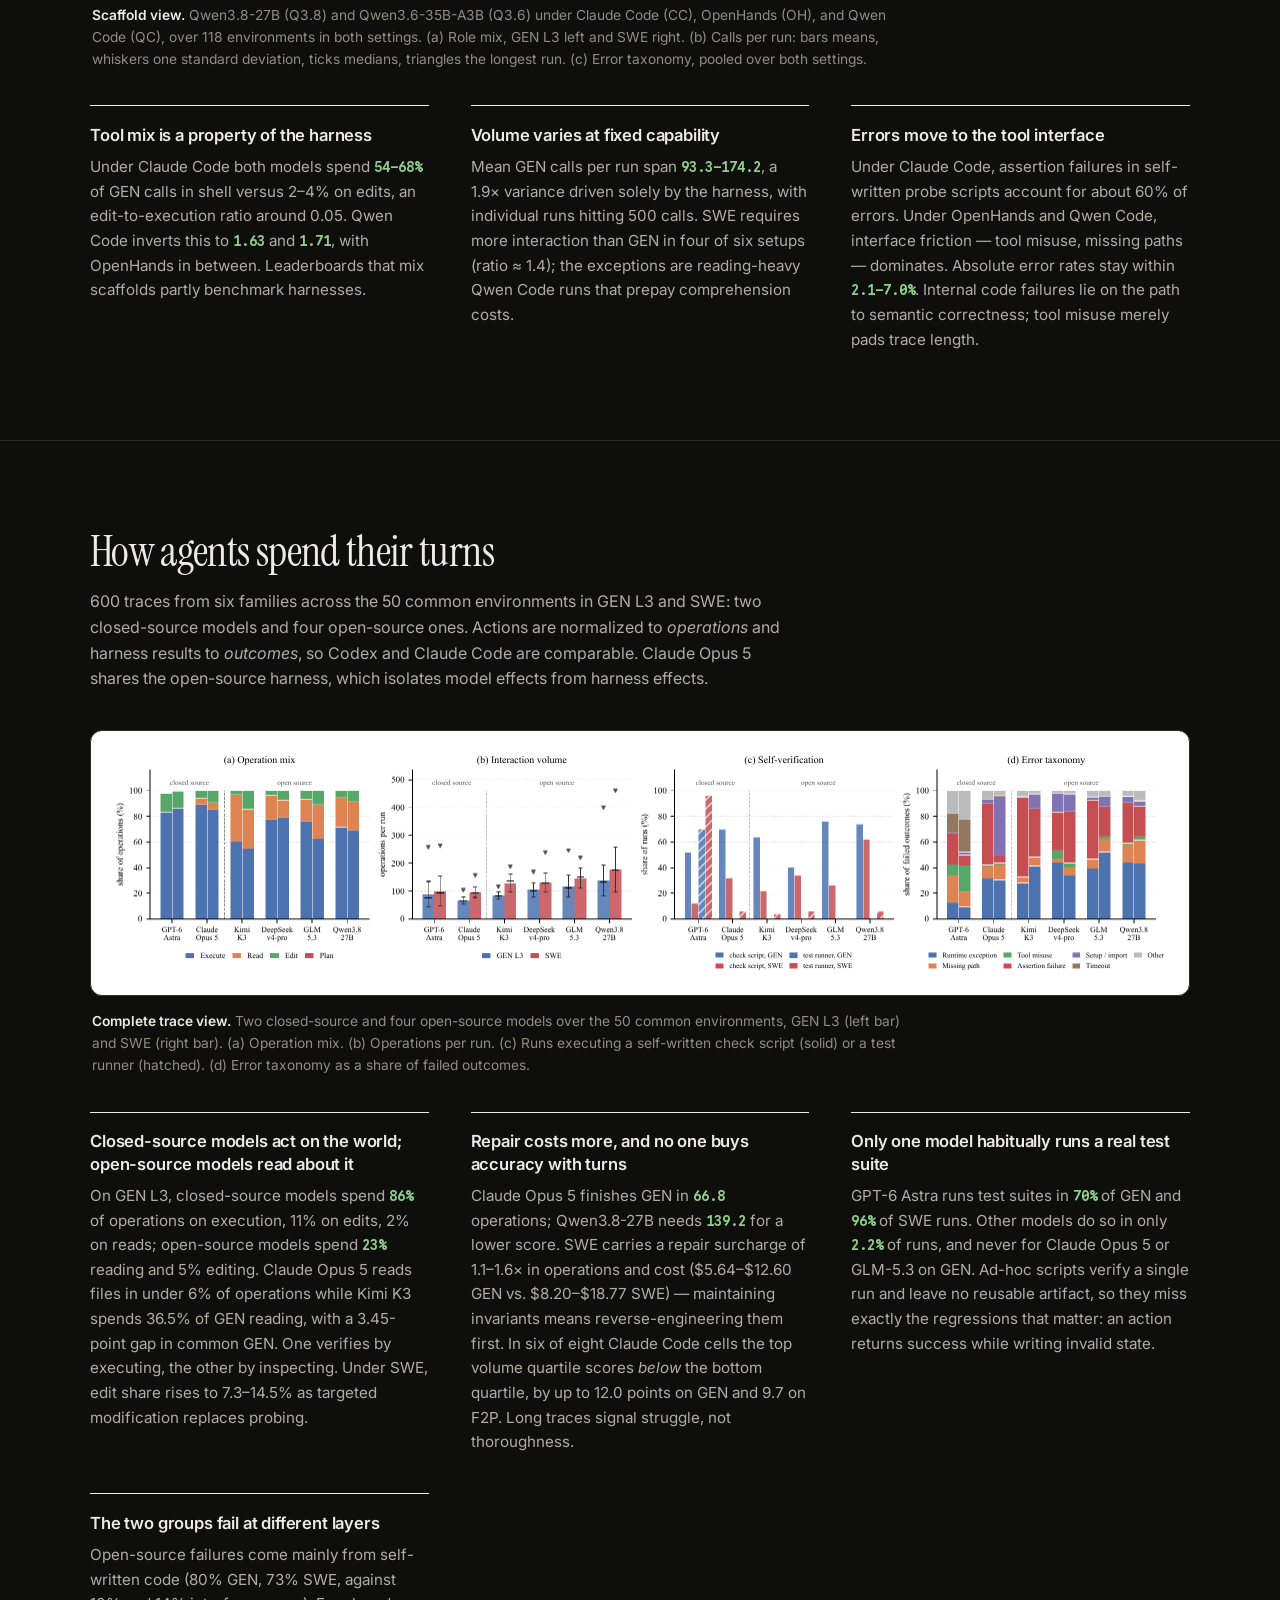
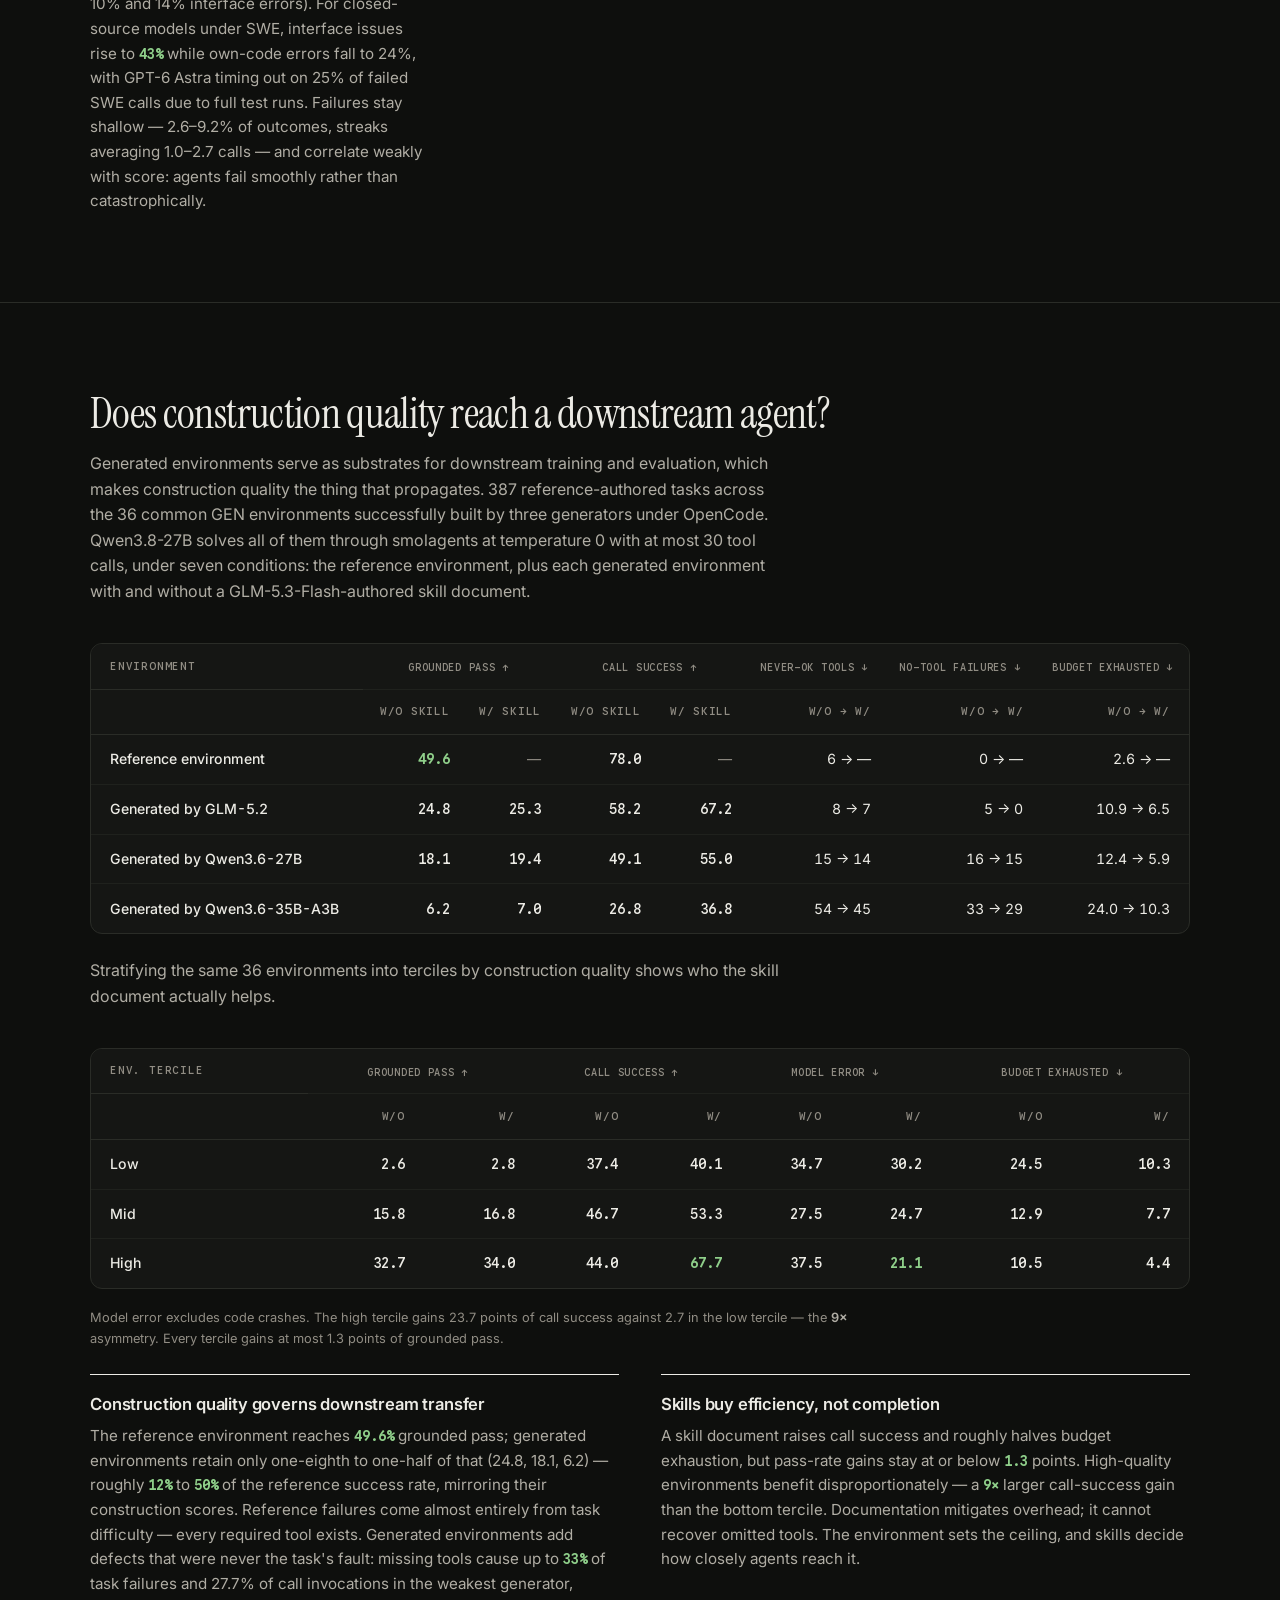
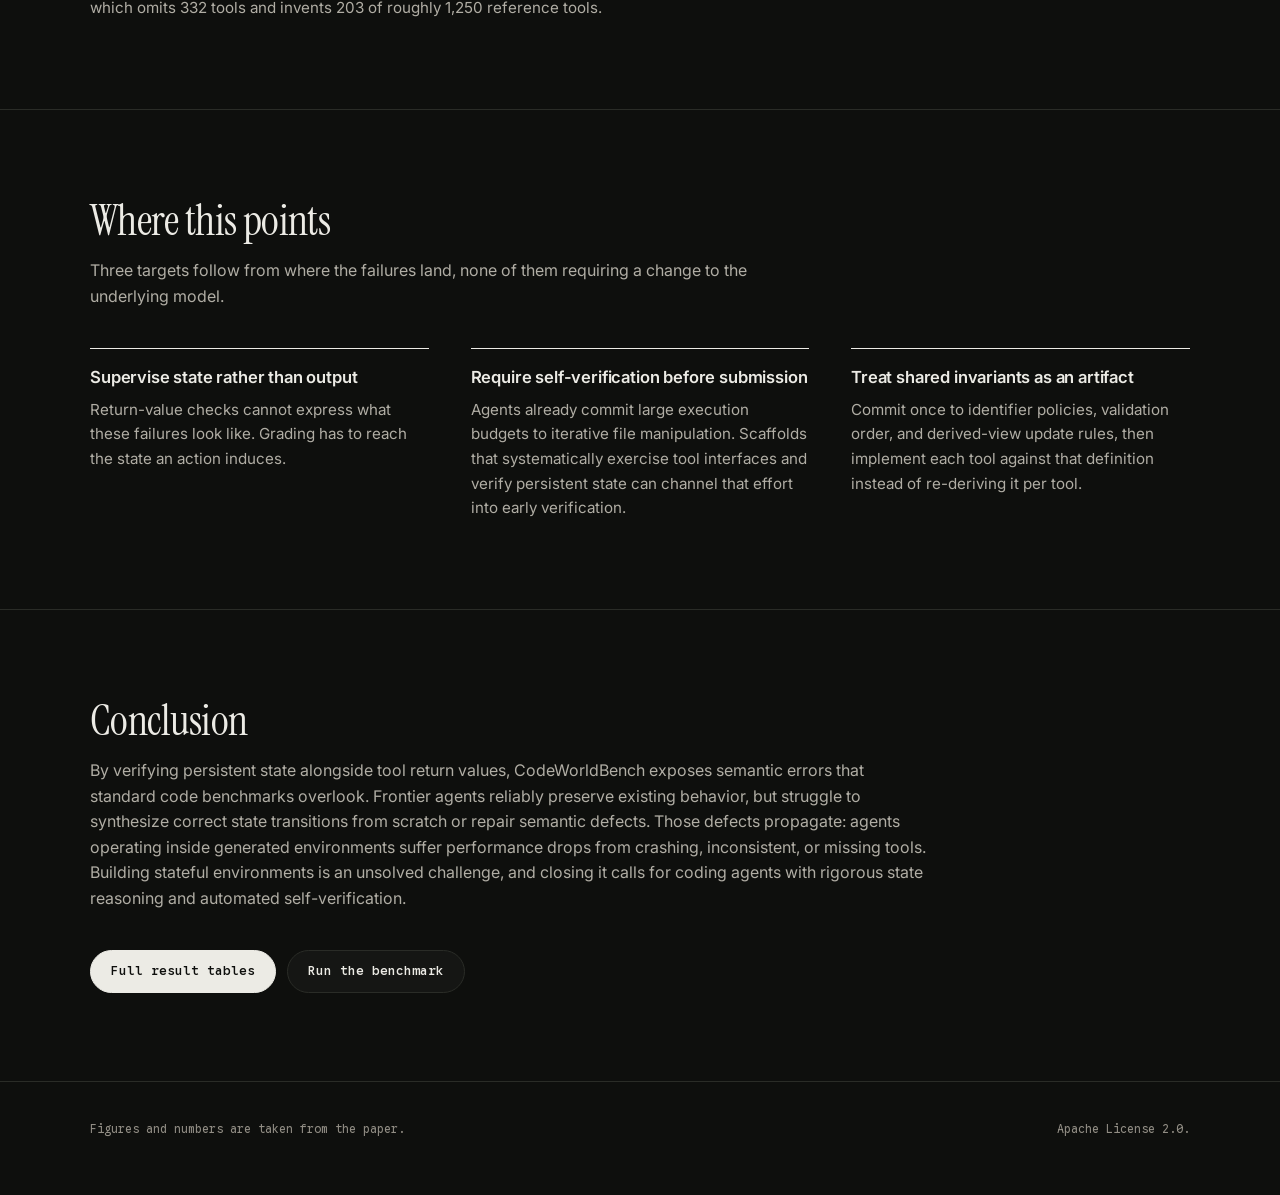
==== commit 97068880: "Redesign the site: editorial type, dark by default, key numbers up front The terminal look (monospac" ====
--- a/analysis.html
+++ b/analysis.html
@@ -6,14 +6,18 @@
 <title>Analysis — CodeWorldBench</title>
 <meta name="description" content="Trajectory analysis of coding agents on CodeWorldBench: how the scaffold shapes behavior, how agents spend their turns, where failures land, and whether construction quality reaches a downstream agent.">
 <link rel="icon" href="assets/favicon.svg" type="image/svg+xml">
+<link rel="preconnect" href="https://fonts.googleapis.com">
+<link rel="preconnect" href="https://fonts.gstatic.com" crossorigin>
+<link rel="stylesheet" href="https://fonts.googleapis.com/css2?family=Google+Sans+Code:wght@400;500;600&family=Instrument+Serif:ital@0;1&family=Inter:wght@400;500;600&display=swap">
 <link rel="stylesheet" href="css/style.css">
+<script src="js/theme.js"></script>
 </head>
 <body>
 <a class="skip-link" href="#scaffold">Skip to content</a>
 
 <nav class="nav">
   <div class="nav-inner">
-    <a class="nav-brand" href="./"><span class="prompt">$</span>CodeWorldBench</a>
+    <a class="nav-brand" href="./">CodeWorldBench</a>
     <div class="nav-links">
       <a href="./">Leaderboard</a>
       <a href="benchmark.html">Benchmark</a>
@@ -22,6 +26,10 @@
       <a href="cost.html">Cost</a>
       <a href="run.html">Run it</a>
     </div>
+    <button class="theme-toggle" type="button" aria-label="Switch to light mode">
+      <svg class="sun" viewBox="0 0 24 24" aria-hidden="true"><circle cx="12" cy="12" r="4"/><path d="M12 2v2M12 20v2M4.9 4.9l1.4 1.4M17.7 17.7l1.4 1.4M2 12h2M20 12h2M4.9 19.1l1.4-1.4M17.7 6.3l1.4-1.4"/></svg>
+      <svg class="moon" viewBox="0 0 24 24" aria-hidden="true"><path d="M20 14.5A8 8 0 0 1 9.5 4a8 8 0 1 0 10.5 10.5z"/></svg>
+    </button>
   </div>
 </nav>
 
@@ -38,7 +46,7 @@
 
 <section id="difficulty" class="flush">
   <div class="wrap">
-    <h2><span class="hash">#</span>Difficulty rises with verified surface</h2>
+    <h2>Difficulty rises with verified surface</h2>
     <p class="section-sub">
       Holding the scaffold fixed across the three GEN levels on the 50 common environments,
       macro-averaged pass rate drops <span class="num">0.4580</span> (L1) →
@@ -60,7 +68,7 @@
 
 <section id="scaffold">
   <div class="wrap">
-    <h2><span class="hash">#</span>The scaffold shapes behavior more than the model</h2>
+    <h2>The scaffold shapes behavior more than the model</h2>
     <p class="section-sub">
       Holding two models fixed and varying the harness across all 118 environments. Because scaffolds
       define turns differently, interaction is measured in tool calls.
@@ -111,7 +119,7 @@
 
 <section id="turns">
   <div class="wrap">
-    <h2><span class="hash">#</span>How agents spend their turns</h2>
+    <h2>How agents spend their turns</h2>
     <p class="section-sub">
       600 traces from six families across the 50 common environments in GEN L3 and SWE: two
       closed-source models and four open-source ones. Actions are normalized to <em>operations</em> and
@@ -180,7 +188,7 @@
 
 <section id="downstream">
   <div class="wrap">
-    <h2><span class="hash">#</span>Does construction quality reach a downstream agent?</h2>
+    <h2>Does construction quality reach a downstream agent?</h2>
     <p class="section-sub">
       Generated environments serve as substrates for downstream training and evaluation, which makes
       construction quality the thing that propagates. 387 reference-authored tasks across the 36
@@ -326,7 +334,7 @@
 
 <section id="implications">
   <div class="wrap">
-    <h2><span class="hash">#</span>Where this points</h2>
+    <h2>Where this points</h2>
     <p class="section-sub">
       Three targets follow from where the failures land, none of them requiring a change to the
       underlying model.
@@ -360,7 +368,7 @@
 
 <section id="conclusion">
   <div class="wrap">
-    <h2><span class="hash">#</span>Conclusion</h2>
+    <h2>Conclusion</h2>
     <p class="section-sub wide">
       By verifying persistent state alongside tool return values, CodeWorldBench exposes semantic
       errors that standard code benchmarks overlook. Frontier agents reliably preserve existing
--- a/css/style.css
+++ b/css/style.css
@@ -1,27 +1,54 @@
-/* CodeWorldBench site. Dark terminal palette, monospace throughout, leaderboard
-   first. Everything is static: no build step, no framework, relative URLs only so
-   the same tree works from file://, a local server, and a project Pages path. */
+/* CodeWorldBench site. Editorial and quiet: a serif display face for headlines,
+   a sans for prose, a mono for every number and label, and one accent colour
+   reserved for what should stand out. Dark by default; js/theme.js sets
+   data-theme="light" when a reader switches. Everything is static: no build
+   step, no framework, relative URLs only so the same tree works from a local
+   server and from Pages. */
 
 :root {
-  --bg: #0b0d10;
-  --bg-raised: #12151a;
-  --bg-sunken: #080a0c;
-  --line: #1f242c;
-  --line-soft: #171b21;
-  --fg: #d8dee6;
-  --fg-dim: #8b95a3;
-  /* --fg-faint carries small text (eyebrows, captions, legends, rank column), so
-     it is picked to clear WCAG AA 4.5:1 against all three surfaces above, not
-     just the page background. */
-  --fg-faint: #7b8490;
-  --accent: #4ade80;
-  --accent-dim: #16a34a;
-  --warm: #fbbf24;
-  --cool: #60a5fa;
-  --violet: #a78bfa;
-  --mono: ui-monospace, "SF Mono", "JetBrains Mono", "Fira Code", Menlo, Consolas, monospace;
+  --bg: #0e0f0d;
+  --surface: #151614;
+  --sunken: #111210;
+  --hover: #1a1c19;
+  --line: #2a2c27;
+  --line-soft: #1f211d;
+  --track: #252722;
+  --fg: #ecebe5;
+  --fg-dim: #b0ada4;
+  /* --fg-faint carries small text (labels, captions, legends, rank column), so it
+     is picked to clear WCAG AA 4.5:1 against all three surfaces in each theme. */
+  --fg-faint: #918d84;
+  --accent: #8fcf8a;
+  --bar: #5c5a54;
+  --warm: #e3b062;
+  --cool: #8ab4e6;
+  --violet: #b9a2f0;
+  --serif: "Instrument Serif", "Iowan Old Style", Georgia, serif;
+  --sans: Inter, -apple-system, BlinkMacSystemFont, "Segoe UI", Roboto, sans-serif;
+  --mono: "Google Sans Code", ui-monospace, "SF Mono", Menlo, Consolas, monospace;
   --pad: clamp(1rem, 4vw, 2.5rem);
-  --maxw: 1320px;
+  --maxw: 1180px;
+  --radius: 12px;
+  color-scheme: dark;
+}
+
+:root[data-theme="light"] {
+  --bg: #fbfaf7;
+  --surface: #ffffff;
+  --sunken: #f4f2ed;
+  --hover: #f8f6f1;
+  --line: #e6e2d9;
+  --line-soft: #efece6;
+  --track: #ece8df;
+  --fg: #191713;
+  --fg-dim: #57524a;
+  --fg-faint: #6b655b;
+  --accent: #2f6b3c;
+  --bar: #a39d90;
+  --warm: #94560f;
+  --cool: #2c5d8c;
+  --violet: #6a4bb0;
+  color-scheme: light;
 }
 
 *,
@@ -33,40 +60,31 @@
 html {
   scroll-behavior: smooth;
   scroll-padding-top: 4.5rem;
+  -webkit-text-size-adjust: 100%;
 }
 
 body {
   margin: 0;
   background: var(--bg);
   color: var(--fg);
-  font-family: var(--mono);
-  font-size: 15px;
-  line-height: 1.65;
+  font-family: var(--sans);
+  font-size: 16px;
+  line-height: 1.6;
   -webkit-font-smoothing: antialiased;
-}
-
-/* Faint grid, the one decorative flourish. Sits behind everything. */
-body::before {
-  content: "";
-  position: fixed;
-  inset: 0;
-  z-index: -1;
-  background-image: linear-gradient(var(--line-soft) 1px, transparent 1px),
-    linear-gradient(90deg, var(--line-soft) 1px, transparent 1px);
-  background-size: 48px 48px;
-  opacity: 0.4;
-  pointer-events: none;
+  -moz-osx-font-smoothing: grayscale;
 }
 
 a {
   color: var(--accent);
-  text-decoration: none;
-  border-bottom: 1px solid transparent;
+  text-decoration: underline;
+  text-decoration-thickness: 1px;
+  text-underline-offset: 3px;
+  text-decoration-color: color-mix(in srgb, currentColor 35%, transparent);
 }
 
 a:hover,
 a:focus-visible {
-  border-bottom-color: var(--accent);
+  text-decoration-color: currentColor;
 }
 
 :focus-visible {
@@ -76,11 +94,21 @@
 
 code {
   font-family: var(--mono);
+  font-size: 0.86em;
+  background: var(--sunken);
+  border: 1px solid var(--line);
+  border-radius: 5px;
+  padding: 0.08em 0.35em;
+}
+
+/* Inline figures inside prose. Mono so digits align, accent so the numbers that
+   carry an argument are the first thing the eye lands on. */
+.num {
+  font-family: var(--mono);
   font-size: 0.92em;
-  background: var(--bg-sunken);
-  border: 1px solid var(--line);
-  border-radius: 3px;
-  padding: 0.1em 0.35em;
+  font-weight: 600;
+  color: var(--accent);
+  white-space: nowrap;
 }
 
 .wrap {
@@ -98,8 +126,9 @@
   left: 1rem;
   top: 1rem;
   z-index: 100;
-  background: var(--bg-raised);
+  background: var(--surface);
   border: 1px solid var(--accent);
+  border-radius: 6px;
   padding: 0.5rem 0.9rem;
 }
 
@@ -109,85 +138,173 @@
   position: sticky;
   top: 0;
   z-index: 20;
-  background: rgba(11, 13, 16, 0.92);
-  backdrop-filter: blur(8px);
+  background: color-mix(in srgb, var(--bg) 86%, transparent);
+  backdrop-filter: saturate(1.4) blur(12px);
+  -webkit-backdrop-filter: saturate(1.4) blur(12px);
   border-bottom: 1px solid var(--line);
 }
 
 .nav-inner {
   max-width: var(--maxw);
   margin: 0 auto;
-  padding: 0.7rem var(--pad);
+  padding: 0 var(--pad);
+  min-height: 3.6rem;
   display: flex;
   align-items: center;
-  gap: 1.5rem;
-  flex-wrap: wrap;
-}
-
+  gap: 0.4rem 2rem;
+}
+
+/* The brand mark is a solid square: what is left of the old terminal cursor. */
 .nav-brand {
-  color: var(--fg);
-  font-weight: 700;
-  letter-spacing: -0.02em;
-  border: 0;
-}
-
-.nav-brand:hover {
-  border: 0;
-  color: var(--accent);
-}
-
-.nav-brand .prompt {
-  color: var(--accent);
-  margin-right: 0.4rem;
+  display: inline-flex;
+  align-items: center;
+  gap: 0.6rem;
+  color: var(--fg);
+  font-family: var(--mono);
+  font-weight: 600;
+  font-size: 0.92rem;
+  letter-spacing: -0.01em;
+  text-decoration: none;
+  white-space: nowrap;
+}
+
+.nav-brand::before {
+  content: "";
+  width: 0.62rem;
+  height: 0.62rem;
+  border-radius: 2px;
+  background: var(--accent);
 }
 
 .nav-links {
   display: flex;
-  gap: 1.1rem;
+  gap: 1.6rem;
   margin-left: auto;
-  flex-wrap: wrap;
-  font-size: 0.85rem;
+  font-family: var(--mono);
+  font-size: 0.74rem;
+  letter-spacing: 0.08em;
+  text-transform: uppercase;
 }
 
 .nav-links a {
   color: var(--fg-dim);
+  text-decoration: none;
+  padding: 0.3rem 0;
+  white-space: nowrap;
 }
 
 .nav-links a:hover {
+  color: var(--fg);
+}
+
+.nav-links a[aria-current="page"] {
+  color: var(--fg);
+  box-shadow: inset 0 -1.5px 0 var(--accent);
+}
+
+/* Theme switch. Each theme shows the icon of the one it switches to. */
+.theme-toggle {
+  flex: none;
+  display: inline-grid;
+  place-items: center;
+  width: 2rem;
+  height: 2rem;
+  padding: 0;
+  border: 1px solid var(--line);
+  border-radius: 999px;
+  background: transparent;
+  color: var(--fg-dim);
+  cursor: pointer;
+  transition: color 0.15s, border-color 0.15s;
+}
+
+.theme-toggle:hover {
+  color: var(--fg);
+  border-color: var(--fg-faint);
+}
+
+.theme-toggle svg {
+  width: 0.95rem;
+  height: 0.95rem;
+  fill: none;
+  stroke: currentColor;
+  stroke-width: 1.8;
+  stroke-linecap: round;
+  stroke-linejoin: round;
+}
+
+.theme-toggle .moon,
+:root[data-theme="light"] .theme-toggle .sun {
+  display: none;
+}
+
+:root[data-theme="light"] .theme-toggle .moon {
+  display: block;
+}
+
+/* ---------- hero ---------- */
+
+.hero {
+  padding: clamp(3.5rem, 10vw, 7.5rem) 0 clamp(3rem, 6vw, 4.5rem);
+}
+
+.eyebrow {
+  font-family: var(--mono);
+  font-size: 0.74rem;
+  letter-spacing: 0.12em;
+  text-transform: uppercase;
   color: var(--accent);
-}
-
-/* ---------- hero ---------- */
-
-.hero {
-  padding: clamp(2.5rem, 7vw, 4.5rem) 0 2.5rem;
-  border-bottom: 1px solid var(--line);
-}
-
-/* The home hero sits directly above the leaderboard, so it stays short. */
-.hero-tight {
-  padding-bottom: 2rem;
-}
-
-/* Sub-page header: same type scale as the hero, without the blinking cursor. */
+  margin: 0 0 1.4rem;
+}
+
+.hero h1 {
+  font-family: var(--serif);
+  font-weight: 400;
+  font-size: clamp(2.7rem, 7.4vw, 5.6rem);
+  line-height: 0.98;
+  letter-spacing: -0.02em;
+  margin: 0 0 1.6rem;
+  max-width: 14em;
+  text-wrap: balance;
+}
+
+.hero h1 em,
+.page-head h1 em {
+  font-style: italic;
+  color: var(--accent);
+}
+
+.hero .tagline {
+  font-size: clamp(1.06rem, 1.7vw, 1.28rem);
+  line-height: 1.55;
+  color: var(--fg-dim);
+  max-width: 54ch;
+  margin: 0 0 2.6rem;
+  text-wrap: pretty;
+}
+
+/* Sub-page header: same voice as the hero, one size down. */
 .page-head {
-  padding: clamp(2rem, 5vw, 3.2rem) 0 2rem;
-  border-bottom: 1px solid var(--line);
+  padding: clamp(3rem, 8vw, 5.5rem) 0 clamp(2.4rem, 5vw, 3.5rem);
 }
 
 .page-head h1 {
-  font-size: clamp(1.7rem, 4vw, 2.5rem);
-  line-height: 1.15;
-  letter-spacing: -0.03em;
-  margin: 0 0 0.7rem;
-  font-weight: 700;
+  font-family: var(--serif);
+  font-weight: 400;
+  font-size: clamp(2.4rem, 5.6vw, 4.2rem);
+  line-height: 1;
+  letter-spacing: -0.02em;
+  margin: 0 0 1.2rem;
+  max-width: 16em;
+  text-wrap: balance;
 }
 
 .page-head .tagline {
-  font-size: clamp(0.95rem, 1.8vw, 1.08rem);
-  color: var(--fg-dim);
-  max-width: 76ch;
-  margin: 0 0 1.4rem;
+  font-size: clamp(1rem, 1.5vw, 1.16rem);
+  color: var(--fg-dim);
+  max-width: 64ch;
+  margin: 0 0 2.2rem;
+  text-wrap: pretty;
 }
 
 .page-head .stats,
@@ -195,368 +312,463 @@
   margin-bottom: 0;
 }
 
-/* A section that follows a header already carrying a rule needs less top space. */
-section.flush {
-  padding-top: clamp(1.8rem, 4vw, 2.6rem);
-}
-
-.eyebrow {
-  font-size: 0.78rem;
-  letter-spacing: 0.16em;
-  text-transform: uppercase;
-  color: var(--fg-faint);
-  margin: 0 0 1rem;
-}
-
-.hero h1 {
-  font-size: clamp(1.9rem, 5.2vw, 3.1rem);
-  line-height: 1.12;
-  letter-spacing: -0.03em;
-  margin: 0 0 0.6rem;
-  font-weight: 700;
-}
-
-.hero h1 .cursor {
-  display: inline-block;
-  width: 0.55em;
-  height: 1em;
-  background: var(--accent);
-  vertical-align: text-bottom;
-  animation: blink 1.15s step-end infinite;
-}
-
-@keyframes blink {
-  50% {
-    opacity: 0;
-  }
-}
-
-@media (prefers-reduced-motion: reduce) {
-  .hero h1 .cursor {
-    animation: none;
-  }
-  html {
-    scroll-behavior: auto;
-  }
-}
-
-.hero .tagline {
-  font-size: clamp(1rem, 2.1vw, 1.2rem);
-  color: var(--fg-dim);
-  max-width: 62ch;
-  margin: 0 0 1.6rem;
-}
-
-.abstract {
-  max-width: 82ch;
-  color: var(--fg-dim);
-  border-left: 2px solid var(--line);
-  padding-left: 1.1rem;
-  margin: 0 0 1.8rem;
-  font-size: 0.93rem;
-}
-
-.abstract strong {
-  color: var(--fg);
-  font-weight: 600;
-}
-
 /* ---------- stat strip ---------- */
 
 .stats {
   display: grid;
-  grid-template-columns: repeat(auto-fit, minmax(150px, 1fr));
-  gap: 1px;
-  background: var(--line);
-  border: 1px solid var(--line);
-  border-radius: 6px;
-  overflow: hidden;
-  margin: 0 0 1.8rem;
-}
-
-.stat {
-  background: var(--bg-raised);
-  padding: 1rem 1.1rem;
+  grid-template-columns: repeat(auto-fit, minmax(128px, 1fr));
+  gap: 1.4rem 1.5rem;
+  border-top: 1px solid var(--line);
+  padding-top: 1.4rem;
+  margin: 0 0 2.6rem;
 }
 
 .stat .n {
   display: block;
-  font-size: 1.6rem;
-  font-weight: 700;
-  letter-spacing: -0.02em;
-  color: var(--accent);
-  line-height: 1.2;
+  font-family: var(--serif);
+  font-size: clamp(2.1rem, 3.8vw, 2.9rem);
+  line-height: 1;
+  letter-spacing: -0.01em;
+  color: var(--fg);
 }
 
 .stat .k {
   display: block;
-  font-size: 0.74rem;
+  font-family: var(--mono);
+  font-size: 0.68rem;
   letter-spacing: 0.1em;
   text-transform: uppercase;
   color: var(--fg-faint);
-  margin-top: 0.2rem;
-}
-
-.btn-row {
+  margin-top: 0.6rem;
+}
+
+.btn-row,
+.next-row {
   display: flex;
   gap: 0.7rem;
   flex-wrap: wrap;
 }
 
+.next-row {
+  margin-top: 2.4rem;
+}
+
 .btn {
-  display: inline-block;
-  padding: 0.55rem 1.1rem;
+  display: inline-flex;
+  align-items: center;
+  height: 2.7rem;
+  padding: 0 1.25rem;
   border: 1px solid var(--line);
-  border-radius: 4px;
-  background: var(--bg-raised);
-  color: var(--fg);
-  font-size: 0.88rem;
+  border-radius: 999px;
+  background: var(--surface);
+  color: var(--fg);
+  font-family: var(--mono);
+  font-size: 0.8rem;
+  font-weight: 500;
+  text-decoration: none;
+  transition: border-color 0.15s, background-color 0.15s, color 0.15s;
 }
 
 .btn:hover,
 .btn:focus-visible {
+  border-color: var(--fg-faint);
+}
+
+.btn-primary {
+  background: var(--fg);
+  border-color: var(--fg);
+  color: var(--bg);
+}
+
+.btn-primary:hover,
+.btn-primary:focus-visible {
+  background: var(--accent);
   border-color: var(--accent);
-  color: var(--accent);
-}
-
-.btn-primary {
-  border-color: var(--accent-dim);
-  color: var(--accent);
+  color: var(--bg);
 }
 
 /* ---------- sections ---------- */
 
 section {
-  padding: clamp(2.5rem, 6vw, 3.8rem) 0;
-  border-bottom: 1px solid var(--line);
-}
-
-section > .wrap > h2 {
-  font-size: 1.35rem;
-  letter-spacing: -0.02em;
-  margin: 0 0 0.4rem;
-  font-weight: 700;
-}
-
-section > .wrap > h2 .hash {
-  color: var(--accent);
-  margin-right: 0.5rem;
+  padding: clamp(3.2rem, 8vw, 5.5rem) 0;
+  border-top: 1px solid var(--line);
+}
+
+/* A section that opens a sub-page sits right under its header, so it needs less
+   air above it. */
+section.flush {
+  padding-top: clamp(2.4rem, 5vw, 3.6rem);
+}
+
+section > .wrap > h2,
+.lb-head > h2 {
+  font-family: var(--serif);
+  font-weight: 400;
+  font-size: clamp(1.95rem, 3.6vw, 2.7rem);
+  line-height: 1.06;
+  letter-spacing: -0.015em;
+  margin: 0 0 0.9rem;
+  max-width: 24em;
+  text-wrap: balance;
 }
 
 .section-sub {
   color: var(--fg-dim);
-  margin: 0 0 1.8rem;
-  max-width: 82ch;
-  font-size: 0.92rem;
+  font-size: 1rem;
+  margin: 0 0 2.4rem;
+  max-width: 70ch;
+  text-wrap: pretty;
+}
+
+.section-sub.wide {
+  max-width: 84ch;
+}
+
+.section-sub strong {
+  color: var(--fg);
+  font-weight: 600;
 }
 
 h3 {
-  font-size: 1rem;
-  margin: 2rem 0 0.5rem;
+  font-size: 1.02rem;
+  font-weight: 600;
+  line-height: 1.35;
   letter-spacing: -0.01em;
+  margin: 2.6rem 0 0.6rem;
+}
+
+p.body {
+  color: var(--fg-dim);
+  margin: 0 0 1rem;
 }
 
 /* ---------- figures ---------- */
 
 figure {
-  margin: 0 0 1.8rem;
-  background: #fff;
-  border: 1px solid var(--line);
-  border-radius: 6px;
-  overflow: hidden;
-}
-
+  margin: 0 0 2.2rem;
+}
+
+/* Figures are white-background PNGs from the paper, so they keep a white mat in
+   both themes. */
 figure img {
   display: block;
   width: 100%;
   height: auto;
+  background: #fff;
+  border: 1px solid var(--line);
+  border-radius: var(--radius);
+  padding: clamp(0.4rem, 1.6vw, 1.1rem);
 }
 
 figure figcaption {
-  background: var(--bg-raised);
-  border-top: 1px solid var(--line);
-  color: var(--fg-dim);
-  font-size: 0.82rem;
-  line-height: 1.55;
-  padding: 0.75rem 1rem;
+  color: var(--fg-faint);
+  font-size: 0.86rem;
+  line-height: 1.6;
+  padding: 0.9rem 0.1rem 0;
+  max-width: 92ch;
 }
 
 figure figcaption b {
   color: var(--fg);
+  font-weight: 600;
 }
 
 /* ---------- cards ---------- */
 
+/* Cards are columns under a hairline rule rather than boxes, so a grid of them
+   reads as one quiet block instead of a wall of tiles. */
 .cards {
   display: grid;
-  grid-template-columns: repeat(auto-fit, minmax(270px, 1fr));
-  gap: 1rem;
+  grid-template-columns: repeat(auto-fit, minmax(250px, 1fr));
+  gap: 2.4rem 2.6rem;
+}
+
+.cards-3 {
+  grid-template-columns: repeat(auto-fit, minmax(250px, 1fr));
 }
 
 .card {
-  background: var(--bg-raised);
-  border: 1px solid var(--line);
-  border-radius: 6px;
-  padding: 1.1rem 1.2rem;
+  border-top: 1px solid var(--fg);
+  padding-top: 1.1rem;
 }
 
 .card h3 {
-  margin: 0 0 0.5rem;
-  font-size: 0.95rem;
+  margin: 0 0 0.55rem;
+  font-size: 1.04rem;
 }
 
 .card h3 .tag {
+  display: inline-block;
+  font-family: var(--mono);
+  font-size: 0.68rem;
+  font-weight: 600;
+  letter-spacing: 0.06em;
   color: var(--accent);
-  font-weight: 600;
-  font-size: 0.74rem;
-  letter-spacing: 0.08em;
-  margin-right: 0.5rem;
+  background: color-mix(in srgb, var(--accent) 11%, transparent);
+  border-radius: 4px;
+  padding: 0.12rem 0.42rem;
+  margin-right: 0.55rem;
+  vertical-align: 0.12em;
 }
 
 .card p {
   margin: 0;
   color: var(--fg-dim);
-  font-size: 0.88rem;
+  font-size: 0.95rem;
+  line-height: 1.62;
 }
 
 .card p + p {
-  margin-top: 0.6rem;
-}
-
-.card .num {
-  color: var(--warm);
-  font-weight: 600;
+  margin-top: 0.7rem;
+}
+
+/* Four findings sit four across or two by two, never three plus an orphan. The
+   kicker above each already carries the accent, so figures in the body step back
+   to ink. */
+.cards.findings {
+  grid-template-columns: repeat(4, minmax(0, 1fr));
+  gap: 2.4rem 2.2rem;
+}
+
+@media (max-width: 1080px) {
+  .cards.findings {
+    grid-template-columns: repeat(2, minmax(0, 1fr));
+  }
+}
+
+@media (max-width: 600px) {
+  .cards.findings {
+    grid-template-columns: minmax(0, 1fr);
+  }
+}
+
+.findings .num {
+  color: var(--fg);
+}
+
+/* The one number a finding rests on, set large above it. */
+.kicker {
+  display: block;
+  font-family: var(--serif);
+  font-size: clamp(2.8rem, 4.6vw, 3.6rem);
+  line-height: 1;
+  letter-spacing: -0.015em;
+  color: var(--accent);
+  margin: 0.15rem 0 0.35rem;
+  white-space: nowrap;
+}
+
+.kicker small {
+  font-family: var(--mono);
+  font-size: 0.32em;
+  letter-spacing: 0.04em;
+  color: var(--fg-faint);
+  margin: 0 0.5em;
+  vertical-align: 0.5em;
+}
+
+.kicker-label {
+  display: block;
+  font-family: var(--mono);
+  font-size: 0.68rem;
+  letter-spacing: 0.08em;
+  text-transform: uppercase;
+  color: var(--fg-faint);
+  margin: 0 0 1.1rem;
+}
+
+/* ---------- pull statement ---------- */
+
+.statement {
+  font-family: var(--serif);
+  font-weight: 400;
+  font-size: clamp(1.8rem, 3.8vw, 3rem);
+  line-height: 1.14;
+  letter-spacing: -0.015em;
+  max-width: 22em;
+  margin: 0 0 1.6rem;
+  text-wrap: balance;
+}
+
+.statement em {
+  color: var(--accent);
+}
+
+.statement-note {
+  color: var(--fg-dim);
+  max-width: 62ch;
+  margin: 0;
 }
 
 /* ---------- leaderboard ---------- */
 
-/* Heading and table controls share a baseline row on wide screens and stack on
-   narrow ones. */
+/* Heading and table controls share a row on wide screens and stack on narrow
+   ones. */
 .lb-head {
   display: flex;
-  align-items: baseline;
+  align-items: flex-end;
   justify-content: space-between;
-  gap: 1rem 1.5rem;
+  gap: 1rem 2rem;
   flex-wrap: wrap;
 }
 
 .lb-head > h2 {
-  font-size: 1.35rem;
-  letter-spacing: -0.02em;
   margin: 0;
-  font-weight: 700;
-}
-
-.lb-head > h2 .hash {
-  color: var(--accent);
-  margin-right: 0.5rem;
 }
 
 .lb-controls {
   display: flex;
   align-items: center;
-  gap: 1.2rem;
+  gap: 0.7rem 1.4rem;
   flex-wrap: wrap;
   margin-bottom: 1rem;
 }
 
 .lb-head .lb-controls {
-  margin-bottom: 0;
+  margin-bottom: 0.4rem;
+}
+
+.lb-head + .section-sub {
+  margin-top: 1rem;
 }
 
 .lb-error {
-  padding: 1rem;
+  padding: 1.2rem;
   margin: 0;
   color: var(--fg-dim);
 }
 
+.lb-hint {
+  font-family: var(--mono);
+  font-size: 0.72rem;
+  color: var(--fg-faint);
+}
+
+/* Segmented control. */
 .toggle {
   display: inline-flex;
+  gap: 2px;
+  padding: 3px;
+  background: var(--sunken);
   border: 1px solid var(--line);
-  border-radius: 4px;
-  overflow: hidden;
+  border-radius: 999px;
 }
 
 .toggle button {
   font-family: var(--mono);
-  font-size: 0.82rem;
-  padding: 0.45rem 0.95rem;
-  background: var(--bg-raised);
+  font-size: 0.75rem;
+  padding: 0.38rem 0.9rem;
+  background: transparent;
   color: var(--fg-dim);
   border: 0;
-  border-right: 1px solid var(--line);
+  border-radius: 999px;
   cursor: pointer;
 }
 
-.toggle button:last-child {
-  border-right: 0;
-}
-
 .toggle button[aria-pressed="true"] {
-  background: var(--accent-dim);
-  color: #04120a;
-  font-weight: 600;
+  background: var(--surface);
+  color: var(--fg);
+  box-shadow: 0 0 0 1px var(--line), 0 1px 2px rgba(0, 0, 0, 0.06);
 }
 
 .toggle button:hover:not([aria-pressed="true"]) {
   color: var(--fg);
 }
 
+/* A checkbox drawn as a switch. It stays a real checkbox for keyboard and screen
+   reader use; only the paint changes. */
 .check {
   display: inline-flex;
   align-items: center;
-  gap: 0.45rem;
-  font-size: 0.82rem;
+  gap: 0.55rem;
+  font-family: var(--mono);
+  font-size: 0.75rem;
   color: var(--fg-dim);
   cursor: pointer;
+  user-select: none;
 }
 
 .check input {
-  accent-color: var(--accent-dim);
-  width: 1rem;
-  height: 1rem;
-}
-
-.lb-hint {
-  font-size: 0.78rem;
-  color: var(--fg-faint);
-  margin-left: auto;
+  appearance: none;
+  -webkit-appearance: none;
+  flex: none;
+  position: relative;
+  margin: 0;
+  width: 1.9rem;
+  height: 1.1rem;
+  border-radius: 999px;
+  background: var(--track);
+  box-shadow: inset 0 0 0 1px var(--line);
+  cursor: pointer;
+  transition: background-color 0.15s;
+}
+
+.check input::after {
+  content: "";
+  position: absolute;
+  top: 2px;
+  left: 2px;
+  width: calc(1.1rem - 4px);
+  height: calc(1.1rem - 4px);
+  border-radius: 50%;
+  background: #fff;
+  box-shadow: 0 1px 2px rgba(0, 0, 0, 0.22);
+  transition: transform 0.15s;
+}
+
+.check input:checked {
+  background: var(--accent);
+  box-shadow: none;
+}
+
+.check input:checked::after {
+  transform: translateX(0.8rem);
+}
+
+.check:hover {
+  color: var(--fg);
 }
 
 .table-scroll {
   overflow-x: auto;
   border: 1px solid var(--line);
-  border-radius: 6px;
-  background: var(--bg-raised);
+  border-radius: var(--radius);
+  background: var(--surface);
+}
+
+.table-scroll + .table-scroll,
+.cat-grid + .table-scroll {
+  margin-top: 1.4rem;
 }
 
 table {
   border-collapse: collapse;
   width: 100%;
-  font-size: 0.82rem;
+  font-size: 0.88rem;
   font-variant-numeric: tabular-nums;
 }
 
 thead th {
   position: sticky;
   top: 0;
-  background: var(--bg-sunken);
+  background: var(--surface);
   border-bottom: 1px solid var(--line);
-  padding: 0.5rem 0.45rem;
+  padding: 0.85rem 0.8rem;
   text-align: right;
   white-space: nowrap;
-  font-weight: 600;
-  color: var(--fg-dim);
+  font-family: var(--mono);
+  font-size: 0.68rem;
+  font-weight: 500;
+  letter-spacing: 0.07em;
+  text-transform: uppercase;
+  color: var(--fg-faint);
   z-index: 2;
 }
 
 thead th.group {
   text-align: center;
-  color: var(--fg-faint);
-  font-size: 0.72rem;
-  letter-spacing: 0.1em;
-  text-transform: uppercase;
-  top: 0;
+  font-size: 0.64rem;
+  padding: 0.6rem 0.8rem 0.35rem;
   border-bottom: 1px solid var(--line-soft);
 }
 
@@ -572,23 +784,33 @@
   text-align: left;
 }
 
+th:first-child,
+td:first-child {
+  padding-left: 1.2rem;
+}
+
+th:last-child,
+td:last-child {
+  padding-right: 1.2rem;
+}
+
 th.sortable {
   cursor: pointer;
   user-select: none;
 }
 
 th.sortable:hover {
-  color: var(--accent);
+  color: var(--fg);
 }
 
 th.sortable .arrow {
   color: var(--accent);
-  margin-left: 0.2rem;
-  font-size: 0.7rem;
+  margin-left: 0.25rem;
+  font-size: 0.62rem;
 }
 
 tbody td {
-  padding: 0.4rem 0.45rem;
+  padding: 0.82rem 0.8rem;
   border-bottom: 1px solid var(--line-soft);
   text-align: right;
   white-space: nowrap;
@@ -599,34 +821,38 @@
 }
 
 tbody tr:hover td {
-  background: rgba(74, 222, 128, 0.04);
+  background: var(--hover);
 }
 
 td.rank {
-  color: var(--fg-faint);
-  text-align: right;
-  width: 2.2rem;
+  font-family: var(--mono);
+  color: var(--fg-faint);
+  width: 2.4rem;
+}
+
+/* The top three positions of whatever the table is sorted by. */
+tbody tr:nth-child(-n + 3) td.rank {
+  color: var(--accent);
+  font-weight: 600;
 }
 
 td.model {
   color: var(--fg);
+  font-weight: 500;
+}
+
+td.model img {
+  height: 1.15em;
+  width: auto;
+  vertical-align: -0.22em;
+  margin-right: 0.5rem;
+  border-radius: 3px;
 }
 
 td.model .params {
   color: var(--fg-faint);
-  font-size: 0.76rem;
+  font-size: 0.78rem;
   margin-left: 0.4rem;
-}
-
-td.provider {
-  color: var(--fg-dim);
-}
-
-td.provider img {
-  height: 1em;
-  width: auto;
-  vertical-align: -0.15em;
-  margin-right: 0.35rem;
 }
 
 td.scaffold {
@@ -635,52 +861,65 @@
 
 .badge {
   display: inline-block;
-  font-size: 0.68rem;
+  font-family: var(--mono);
+  font-size: 0.6rem;
+  font-weight: 500;
   letter-spacing: 0.06em;
   text-transform: uppercase;
-  padding: 0.05rem 0.35rem;
-  border-radius: 3px;
-  border: 1px solid var(--line);
-  color: var(--fg-faint);
+  padding: 0.12rem 0.4rem;
+  margin-left: 0.3rem;
+  border-radius: 4px;
+  vertical-align: 0.12em;
+  color: var(--fg-faint);
+  background: var(--sunken);
 }
 
 .badge.closed {
-  border-color: #3b3320;
   color: var(--warm);
+  background: color-mix(in srgb, var(--warm) 11%, transparent);
 }
 
 .badge.open {
-  border-color: #1d3550;
   color: var(--cool);
-}
-
-/* Metric columns carry a heat tint so column structure reads at a glance. */
+  background: color-mix(in srgb, var(--cool) 11%, transparent);
+}
+
 td.metric {
+  font-family: var(--mono);
+  font-weight: 500;
+}
+
+td.metric.sub {
+  color: var(--fg-dim);
+  font-weight: 400;
+}
+
+td.cat {
+  font-family: var(--mono);
+  font-size: 0.8rem;
+  color: var(--fg-dim);
+}
+
+td.best,
+td.metric.sub.best {
+  color: var(--accent);
   font-weight: 600;
 }
 
-td.cat {
-  color: var(--fg-dim);
-}
-
-td.gen {
-  border-left: 1px solid var(--line);
-}
-
-td.best {
-  color: var(--accent);
-}
-
 .sorted-col {
-  background: rgba(96, 165, 250, 0.05);
+  background: color-mix(in srgb, var(--accent) 2.5%, transparent);
+}
+
+td.dash {
+  color: var(--fg-faint);
 }
 
 .legend {
-  margin: 0.9rem 0 0;
-  font-size: 0.78rem;
+  margin: 1.1rem 0 0;
+  font-size: 0.8rem;
   color: var(--fg-faint);
   line-height: 1.7;
-  max-width: 100ch;
+  max-width: 96ch;
 }
 
 .legend b {
@@ -688,32 +927,23 @@
   font-weight: 600;
 }
 
-/* ---------- overall table: all 118 environments plus all 20 categories ---------- */
+/* ---------- overall table: all 118 environments, optionally all 20 categories ---------- */
 
 .lb-wide {
-  font-size: 0.84rem;
-  /* 27 columns fit no viewport, so the table takes its natural width and the
-     wrapper scrolls sideways instead of squeezing the numbers. */
+  /* With the category block on, 27 columns fit no viewport, so the table takes
+     its natural width and the wrapper scrolls sideways instead of squeezing the
+     numbers. With it off, min-width stretches the table to the card. */
   width: max-content;
   min-width: 100%;
 }
 
-.lb-wide thead th {
-  padding: 0.5rem 0.45rem;
-}
-
-.lb-wide tbody td {
-  padding: 0.45rem;
-}
-
 .lb-wide td.cat {
-  padding: 0.45rem 0.4rem;
-  font-size: 0.79rem;
+  padding: 0.82rem 0.5rem;
 }
 
 .lb-wide td.model,
 .lb-wide th.model {
-  min-width: 11.5rem;
+  min-width: 13rem;
 }
 
 /* Vertical rules mark where one block of columns ends and the next begins. */
@@ -731,7 +961,7 @@
   .lb-wide .stick-2 {
     position: sticky;
     z-index: 3;
-    background: var(--bg-raised);
+    background: var(--surface);
   }
 
   .lb-wide .stick-1 {
@@ -740,34 +970,37 @@
 
   .lb-wide .stick-2 {
     left: var(--stick-2, 2.6rem);
-    border-right: 1px solid var(--line);
+  }
+
+  .lb-wide.with-cats .stick-2 {
+    box-shadow: inset -1px 0 0 var(--line);
   }
 
   .lb-wide thead .stick-1,
   .lb-wide thead .stick-2 {
     z-index: 4;
-    background: var(--bg-sunken);
-  }
-
-  /* Sticky cells need an opaque background, so the row hover tint has to be
-     baked in rather than layered as a translucent wash. */
+  }
+
+  /* Sticky cells need an opaque background, so the hover tint is a solid token
+     rather than a translucent wash. */
   .lb-wide tbody tr:hover .stick-1,
   .lb-wide tbody tr:hover .stick-2 {
-    background: #141d1e;
-  }
-}
-
-/* The GEN column carries a proportional bar behind the value, so the ranking
-   reads without comparing digits. Width comes from --w, set per row in JS.
+    background: var(--hover);
+  }
+}
+
+/* The GEN column carries a bar beside the value, so the ranking reads without
+   comparing digits. Width comes from --w, set per row in JS.
 
    The bar sits inside a track that spans the whole 0-100 range, and --w is the
    score itself as a percentage. So a 50 fills half the track and only a 100
-   fills it end to end. The track is drawn faintly rather than left invisible,
-   because an absolute scale is only readable if the unfilled remainder is
-   visible -- otherwise every bar just looks short. */
+   fills it end to end. The track is drawn rather than left invisible, because an
+   absolute scale is only readable if the unfilled remainder is visible --
+   otherwise every bar just looks short. Bars are neutral; only the column's best
+   row takes the accent. */
 th.big,
 td.big {
-  min-width: 176px;
+  min-width: 240px;
 }
 
 td.big {
@@ -777,36 +1010,31 @@
 td.big .bar-track {
   display: block;
   position: absolute;
-  left: 0.5rem;
-  right: 3.55rem;
+  left: 0.8rem;
+  right: 4.6rem;
   top: 50%;
   transform: translateY(-50%);
-  height: 1.15rem;
-  background: rgba(255, 255, 255, 0.032);
-  border-radius: 2px;
+  height: 6px;
+  background: var(--track);
+  border-radius: 999px;
+  overflow: hidden;
 }
 
 td.big .bar {
   display: block;
   height: 100%;
   width: var(--w, 0%);
-  background: linear-gradient(90deg, rgba(74, 222, 128, 0.32), rgba(74, 222, 128, 0.12));
-  border-left: 2px solid var(--accent);
-  border-radius: 0 2px 2px 0;
+  background: var(--bar);
+  border-radius: 999px;
+}
+
+td.big.best .bar {
+  background: var(--accent);
 }
 
 td.big .barval {
   position: relative;
-  padding-right: 0.15rem;
-}
-
-td.metric.sub {
-  color: var(--fg-dim);
-  font-weight: 400;
-}
-
-td.dash {
-  color: var(--fg-faint);
+  font-weight: 600;
 }
 
 /* Capability matrix marks. The glyph alone would carry the meaning for a sighted
@@ -819,6 +1047,7 @@
 
 td.yes {
   color: var(--accent);
+  font-weight: 600;
 }
 
 /* The absent mark is content, not decoration, so it takes --fg-faint (which is
@@ -829,58 +1058,39 @@
 }
 
 tbody tr.ours td {
-  background: rgba(74, 222, 128, 0.055);
+  background: color-mix(in srgb, var(--accent) 7%, var(--surface));
   border-bottom-color: var(--line);
 }
 
 tbody tr.ours:hover td {
-  background: rgba(74, 222, 128, 0.085);
+  background: color-mix(in srgb, var(--accent) 11%, var(--surface));
 }
 
 .more {
-  margin: 1.4rem 0 0;
-  font-size: 0.89rem;
-}
-
-.next-row {
-  display: flex;
-  gap: 0.7rem;
-  flex-wrap: wrap;
-  margin-top: 1.5rem;
-}
-
-.cards-3 {
-  grid-template-columns: repeat(auto-fit, minmax(255px, 1fr));
-}
-
-.section-sub.wide {
-  max-width: 94ch;
-}
-
-p.body {
-  color: var(--fg-dim);
-  font-size: 0.92rem;
-  margin: 0 0 1rem;
-}
-
-.steps-tight > li {
-  margin-bottom: 1.2rem;
-}
-
-.nav-links a[aria-current="page"] {
-  color: var(--accent);
+  margin: 2.2rem 0 0;
+  font-family: var(--mono);
+  font-size: 0.8rem;
+}
+
+.more a {
+  text-decoration: none;
+}
+
+.more a:hover {
+  text-decoration: underline;
 }
 
 /* ---------- code blocks ---------- */
 
 pre {
-  background: var(--bg-sunken);
+  background: var(--sunken);
   border: 1px solid var(--line);
-  border-radius: 6px;
-  padding: 0.9rem 1rem;
+  border-radius: 10px;
+  padding: 1rem 1.2rem;
   overflow-x: auto;
+  font-family: var(--mono);
   font-size: 0.82rem;
-  line-height: 1.7;
+  line-height: 1.75;
   margin: 0 0 1rem;
 }
 
@@ -917,8 +1127,12 @@
 .steps > li {
   counter-increment: step;
   position: relative;
-  padding-left: 2.2rem;
-  margin-bottom: 1.8rem;
+  padding-left: 3rem;
+  margin-bottom: 2.4rem;
+}
+
+.steps-tight > li {
+  margin-bottom: 1.6rem;
 }
 
 .steps > li::before {
@@ -926,72 +1140,77 @@
   position: absolute;
   left: 0;
   top: 0;
-  width: 1.55rem;
-  height: 1.55rem;
+  width: 1.85rem;
+  height: 1.85rem;
   display: grid;
   place-items: center;
-  border: 1px solid var(--accent-dim);
-  border-radius: 4px;
-  color: var(--accent);
-  font-size: 0.78rem;
+  border: 1px solid var(--line);
+  border-radius: 50%;
+  background: var(--surface);
+  color: var(--fg);
+  font-family: var(--mono);
+  font-size: 0.76rem;
 }
 
 .steps > li > h3 {
-  margin: 0.1rem 0 0.6rem;
+  margin: 0.2rem 0 0.6rem;
 }
 
 .steps p {
   color: var(--fg-dim);
-  font-size: 0.89rem;
-  margin: 0 0 0.7rem;
+  font-size: 0.95rem;
+  margin: 0 0 0.8rem;
 }
 
 .note {
-  border-left: 2px solid var(--warm);
-  background: rgba(251, 191, 36, 0.05);
-  padding: 0.7rem 1rem;
-  color: var(--fg-dim);
-  font-size: 0.85rem;
-  border-radius: 0 4px 4px 0;
-  margin: 0 0 1rem;
+  border-left: 2px solid var(--accent);
+  background: color-mix(in srgb, var(--accent) 6%, transparent);
+  padding: 0.9rem 1.2rem;
+  color: var(--fg-dim);
+  font-size: 0.93rem;
+  border-radius: 0 8px 8px 0;
+  margin: 1.6rem 0 1rem;
+  max-width: 84ch;
 }
 
 /* ---------- category grid ---------- */
 
 .cat-grid {
   display: grid;
-  grid-template-columns: repeat(auto-fill, minmax(215px, 1fr));
+  grid-template-columns: repeat(auto-fill, minmax(210px, 1fr));
   gap: 1px;
   background: var(--line);
   border: 1px solid var(--line);
-  border-radius: 6px;
+  border-radius: var(--radius);
   overflow: hidden;
 }
 
 .cat-cell {
-  background: var(--bg-raised);
-  padding: 0.65rem 0.8rem;
-  font-size: 0.82rem;
+  background: var(--surface);
+  padding: 0.85rem 1rem;
+  font-size: 0.88rem;
 }
 
 .cat-cell .code {
+  font-family: var(--mono);
+  font-size: 0.78rem;
+  font-weight: 600;
   color: var(--accent);
-  font-weight: 700;
-  margin-right: 0.45rem;
+  margin-right: 0.5rem;
 }
 
 .cat-cell .name {
-  color: var(--fg-dim);
+  color: var(--fg);
 }
 
 /* Per-category environment counts sit on their own line so the long category
    names above them keep wrapping freely inside a narrow grid cell. */
 .cat-cell .envs {
   display: block;
-  margin-top: 0.2rem;
-  color: var(--fg-faint);
-  font-family: var(--mono);
-  font-size: 0.72rem;
+  margin-top: 0.25rem;
+  color: var(--fg-faint);
+  font-family: var(--mono);
+  font-size: 0.7rem;
 }
 
 /* The taxonomy tables hold sentence-length lists, so they opt out of the
@@ -999,26 +1218,103 @@
 td.envlist {
   white-space: normal;
   color: var(--fg-dim);
-  font-size: 0.8rem;
-  line-height: 1.55;
+  font-size: 0.86rem;
+  line-height: 1.6;
   min-width: 26rem;
 }
 
 .two-col {
   display: grid;
-  grid-template-columns: repeat(auto-fit, minmax(320px, 1fr));
-  gap: 1.5rem 2rem;
+  grid-template-columns: repeat(auto-fit, minmax(300px, 1fr));
+  gap: 1.5rem 3rem;
+}
+
+.two-col h3 {
+  margin-top: 0;
 }
 
 /* ---------- footer ---------- */
 
 footer {
-  padding: 2.2rem 0 3rem;
-  color: var(--fg-faint);
-  font-size: 0.82rem;
-  border: 0;
+  border-top: 1px solid var(--line);
+  padding: 2.4rem 0 3.5rem;
+  color: var(--fg-faint);
+  font-family: var(--mono);
+  font-size: 0.74rem;
+}
+
+footer .wrap {
+  display: flex;
+  justify-content: space-between;
+  gap: 0.4rem 2rem;
+  flex-wrap: wrap;
 }
 
 footer p {
-  margin: 0 0 0.4rem;
-}
+  margin: 0;
+}
+
+/* ---------- narrow screens ---------- */
+
+@media (max-width: 720px) {
+  body {
+    font-size: 15px;
+  }
+
+  /* Brand and theme switch on one line, the links on a second that scrolls
+     sideways. */
+  .nav-inner {
+    flex-wrap: wrap;
+    padding-top: 0.7rem;
+  }
+
+  .theme-toggle {
+    order: 1;
+    margin-left: auto;
+  }
+
+  .nav-links {
+    order: 2;
+    margin: 0 calc(var(--pad) * -1);
+    padding: 0 var(--pad) 0.3rem;
+    width: calc(100% + var(--pad) * 2);
+    gap: 1.3rem;
+    overflow-x: auto;
+    scrollbar-width: none;
+  }
+
+  .nav-links::-webkit-scrollbar {
+    display: none;
+  }
+
+  html {
+    scroll-padding-top: 6rem;
+  }
+
+  thead th,
+  tbody td {
+    padding-left: 0.6rem;
+    padding-right: 0.6rem;
+  }
+
+  th.big,
+  td.big {
+    min-width: 190px;
+  }
+
+  .kicker {
+    white-space: normal;
+  }
+}
+
+@media (prefers-reduced-motion: reduce) {
+  html {
+    scroll-behavior: auto;
+  }
+
+  .btn,
+  .check input,
+  .check input::after {
+    transition: none;
+  }
+}
